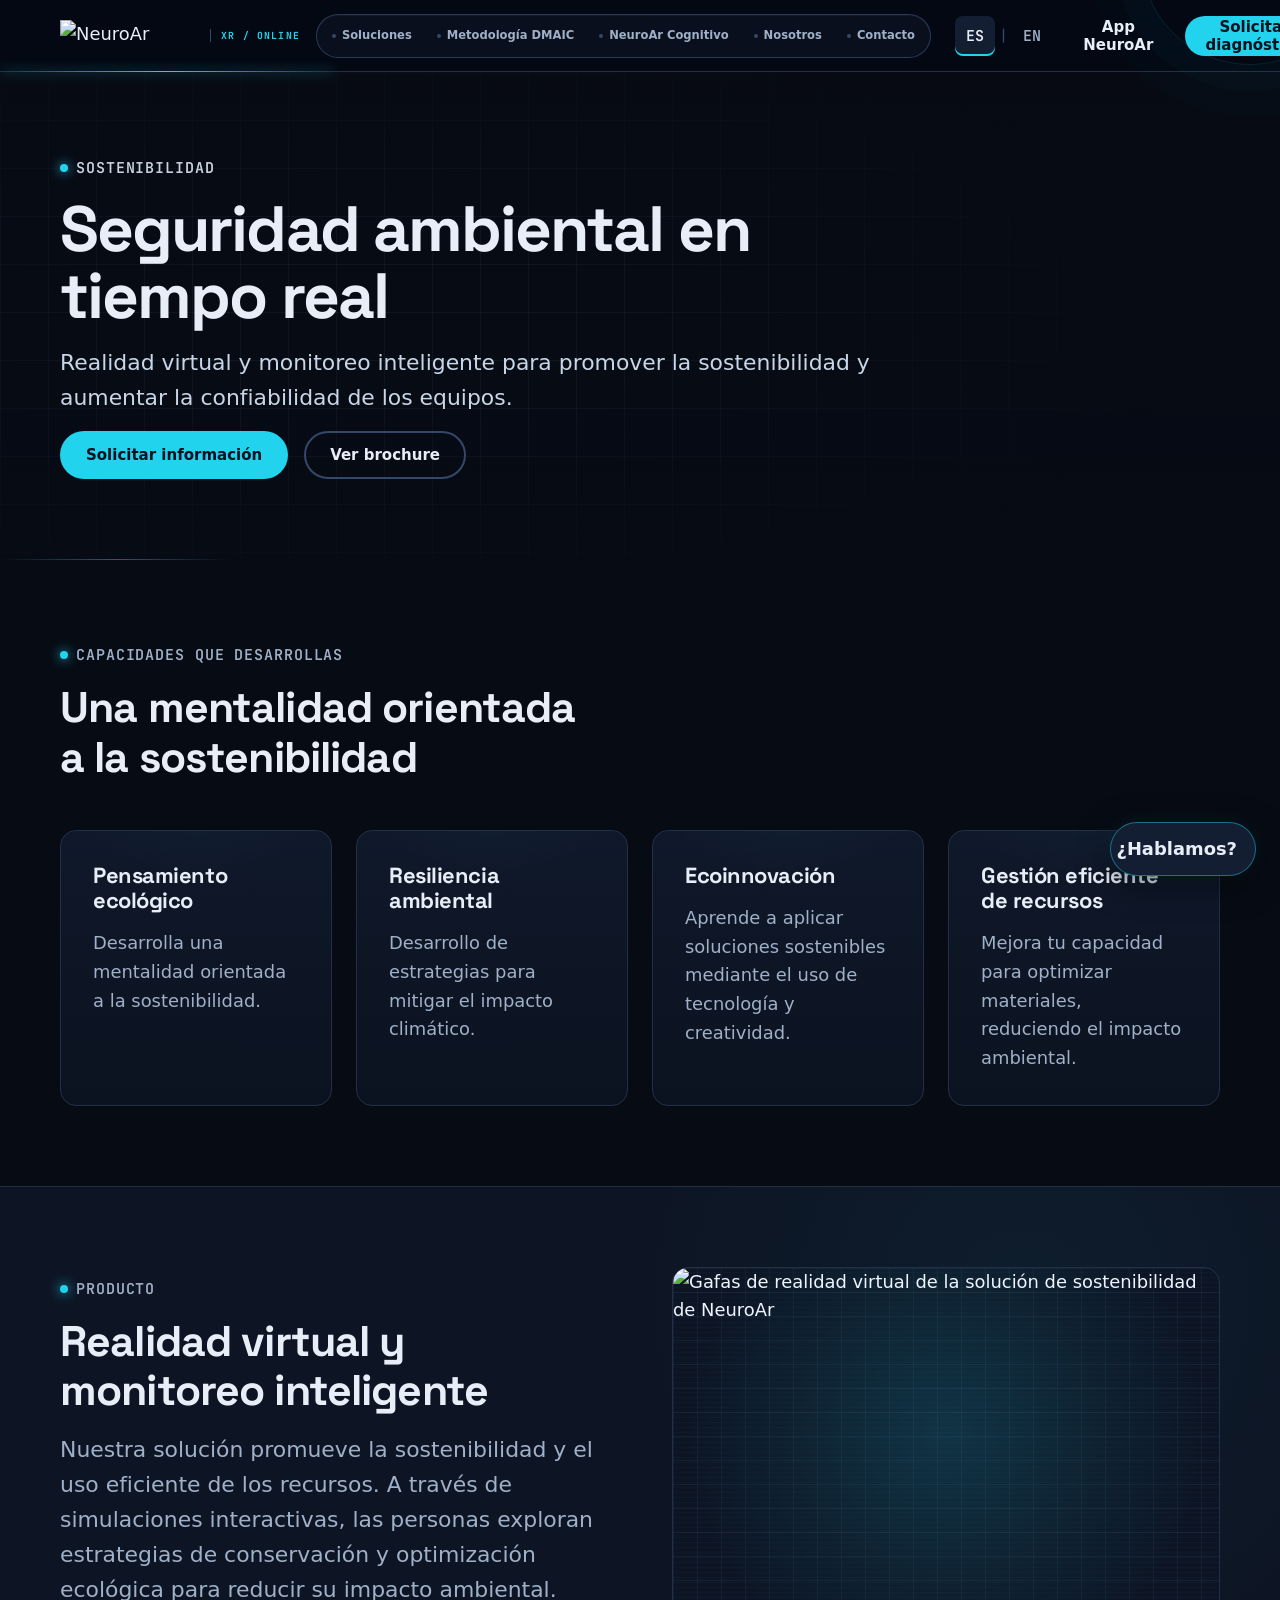
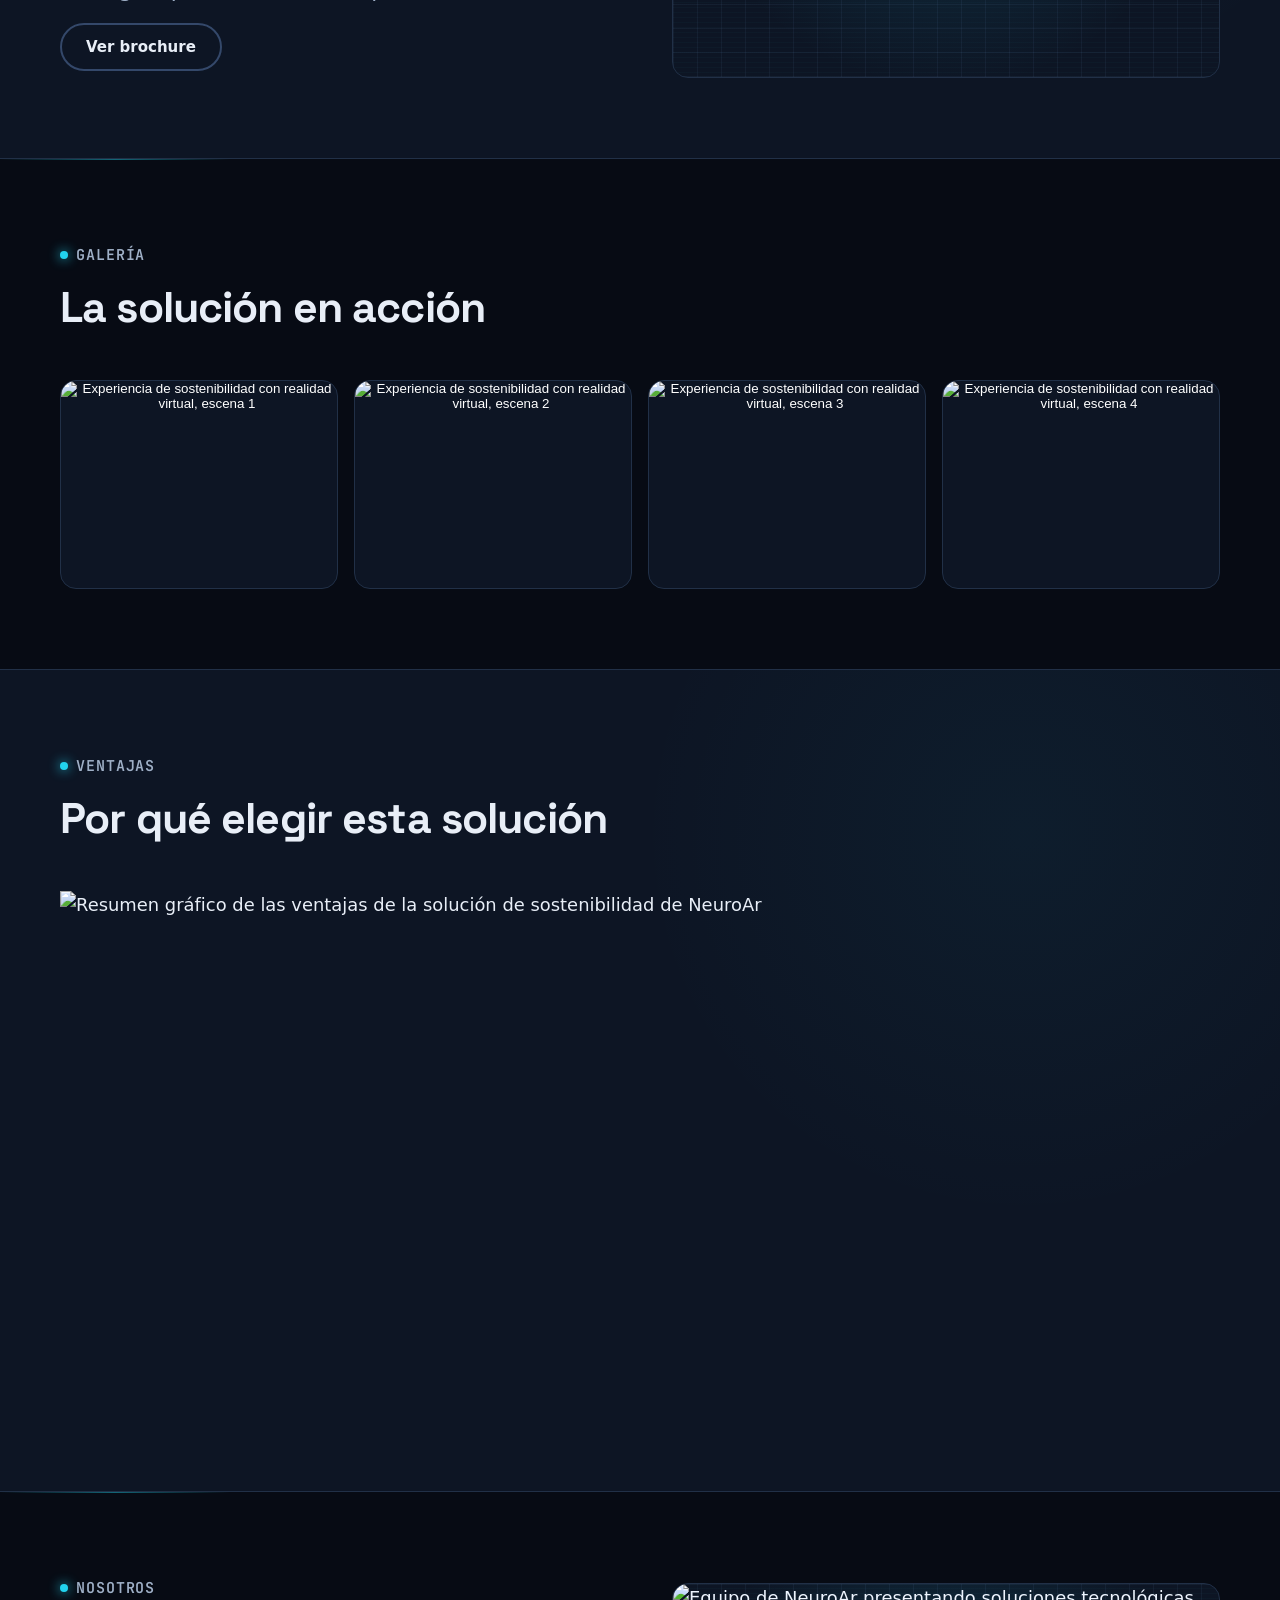
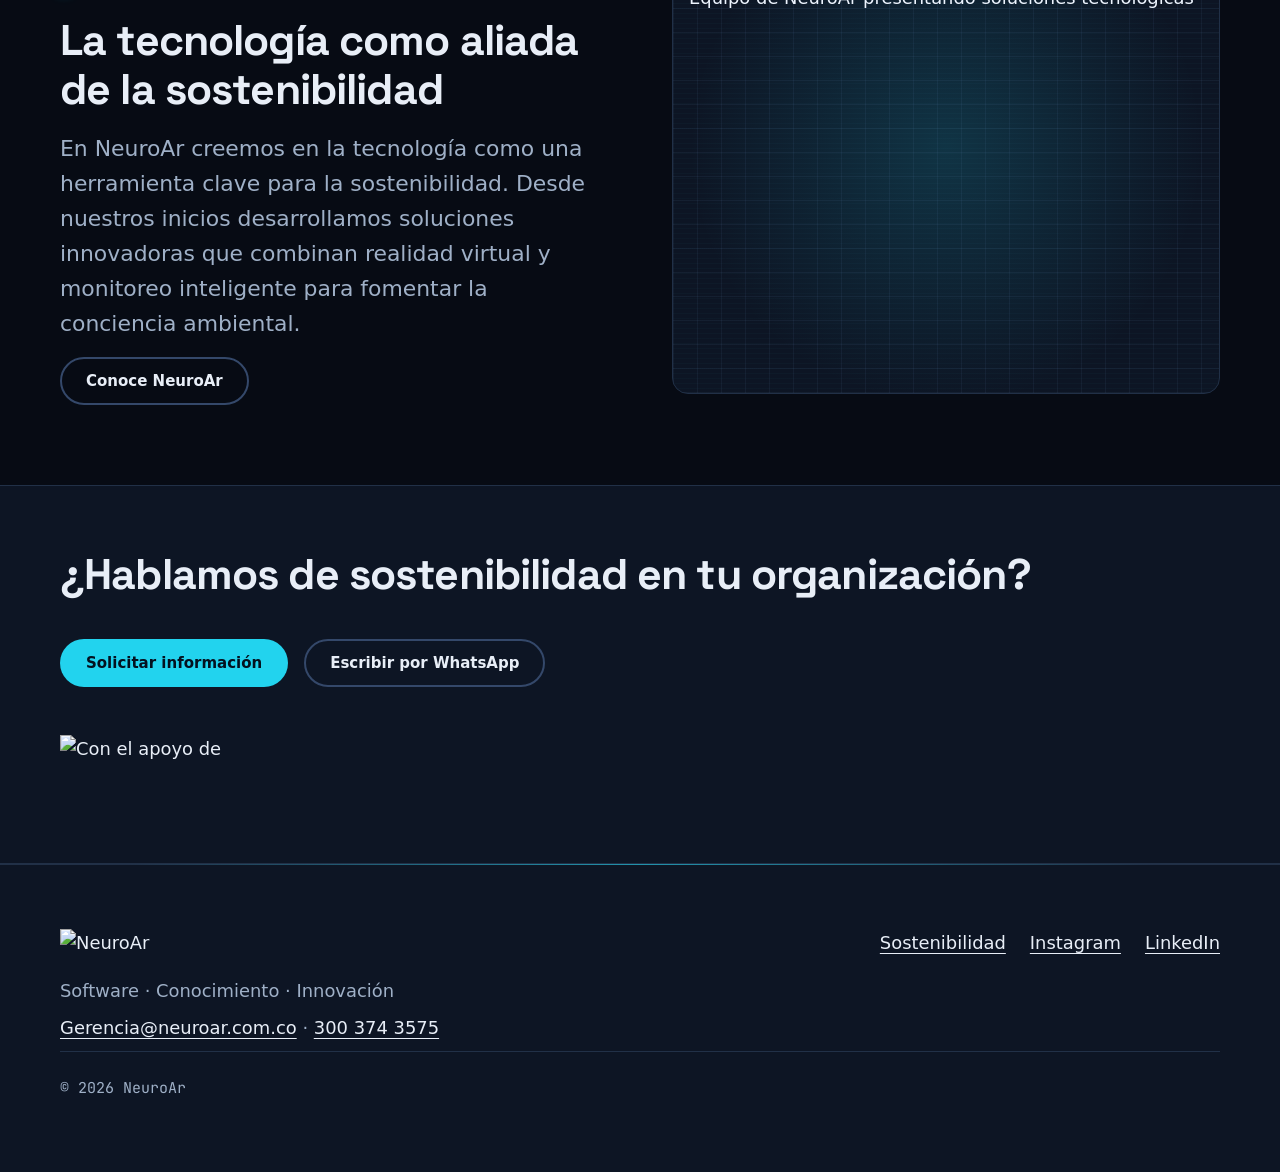
==== sostenibilidad.html @ 734c22b0 "feat: Pagina de ejemplo" ====
<!DOCTYPE html>
<html lang="es">
<head>
  <meta charset="utf-8">
  <meta name="viewport" content="width=device-width, initial-scale=1">
  <title>Sostenibilidad ambiental con realidad virtual | NeuroAr</title>
  <meta name="description" content="Solución de realidad virtual y monitoreo inteligente de NeuroAr para promover la sostenibilidad y el uso eficiente de los recursos.">
  <meta name="theme-color" content="#070b14">
  <link rel="canonical" href="https://neuroar.com.co/sostenibilidad">
  <link rel="icon" href="/favicon.ico">

  <meta property="og:type" content="website">
  <meta property="og:locale" content="es_CO">
  <meta property="og:site_name" content="NeuroAr">
  <meta property="og:title" content="Seguridad ambiental en tiempo real | NeuroAr">
  <meta property="og:description" content="Realidad virtual y monitoreo inteligente para la sostenibilidad ambiental.">
  <meta property="og:url" content="https://neuroar.com.co/sostenibilidad">
  <meta property="og:image" content="https://neuroar.com.co/neuroAR2/img/letra-neuroar.png">

  <link rel="preconnect" href="https://fonts.googleapis.com">
  <link rel="preconnect" href="https://fonts.gstatic.com" crossorigin>
  <link rel="stylesheet" href="https://fonts.googleapis.com/css2?family=JetBrains+Mono:wght@500;600;700&family=Space+Grotesk:wght@500;700&display=swap">
  <link rel="stylesheet" href="/styles.css">
  <script>document.documentElement.classList.add('js');</script>
</head>
<body>
  <a class="skip-link" href="#contenido">Saltar al contenido</a>

  <!-- HEADER GLOBAL (mismo que la portada; enlaces con ruta absoluta) -->
  <header class="site-header">
    <div class="container site-header__inner">
      <a class="brand" href="/" aria-label="NeuroAr, ir al inicio">
        <img src="/neuroAR2/img/logo-blanco-neuroar.png" alt="NeuroAr" width="140" height="32">
      </a>

      <button class="nav-toggle" id="nav-toggle" type="button" aria-expanded="false" aria-controls="site-nav">
        <span aria-hidden="true">☰</span> <span data-i18n="nav.menu">Menú</span>
      </button>

      <nav class="site-nav" id="site-nav" aria-label="Principal" data-open="false">
        <ul class="nav-list">
          <li><a href="/#soluciones" data-i18n="nav.solutions">Soluciones</a></li>
          <li><a href="/#dmaic" data-i18n="nav.dmaic">Metodología DMAIC</a></li>
          <li><a href="/#inmersivo" data-i18n="nav.cognitive">NeuroAr Cognitivo</a></li>
          <li><a href="/#nosotros" data-i18n="nav.about">Nosotros</a></li>
          <li><a href="/#contacto" data-i18n="nav.contact">Contacto</a></li>
        </ul>

        <div class="nav-actions">
          <div class="lang-switch" role="group" aria-label="Idioma / Language">
            <button type="button" data-lang="es" aria-pressed="true">ES</button>
            <span class="lang-switch__sep" aria-hidden="true">|</span>
            <button type="button" data-lang="en" aria-pressed="false">EN</button>
          </div>
          <a class="btn btn--outline btn--sm" href="https://app.neuroar.com.co/" data-i18n="nav.app">App NeuroAr</a>
          <a class="btn btn--primary btn--sm" href="/?servicio=sostenibilidad#contacto" data-i18n="cta.diagnosis">Solicitar diagnóstico</a>
        </div>
      </nav>
    </div>
  </header>

  <main id="contenido">

    <!-- HERO -->
    <section class="page-hero" aria-labelledby="sost-title">
      <div class="container">
        <p class="eyebrow" style="color:#c9d3df">Sostenibilidad</p>
        <h1 id="sost-title">Seguridad ambiental en tiempo real</h1>
        <p class="lead">Realidad virtual y monitoreo inteligente para promover la sostenibilidad y aumentar la confiabilidad de los equipos.</p>
        <div class="btn-row">
          <a class="btn btn--primary" href="/?servicio=sostenibilidad#contacto">Solicitar información</a>
          <a class="btn btn--outline" href="/neuroAR2/img/pdf/brochure-neuroar-verde-espanol.pdf">Ver brochure</a>
        </div>
      </div>
    </section>

    <!-- BENEFICIOS -->
    <section class="section" aria-labelledby="benef-title">
      <div class="container">
        <div class="section__head">
          <p class="eyebrow">Capacidades que desarrollas</p>
          <h2 id="benef-title">Una mentalidad orientada a la sostenibilidad</h2>
        </div>
        <ul class="cards cards--4" style="list-style:none;padding:0;margin:0">
          <li class="card"><h3>Pensamiento ecológico</h3><p>Desarrolla una mentalidad orientada a la sostenibilidad.</p></li>
          <li class="card"><h3>Resiliencia ambiental</h3><p>Desarrollo de estrategias para mitigar el impacto climático.</p></li>
          <li class="card"><h3>Ecoinnovación</h3><p>Aprende a aplicar soluciones sostenibles mediante el uso de tecnología y creatividad.</p></li>
          <li class="card"><h3>Gestión eficiente de recursos</h3><p>Mejora tu capacidad para optimizar materiales, reduciendo el impacto ambiental.</p></li>
        </ul>
      </div>
    </section>

    <!-- PRODUCTO -->
    <section class="section section--soft" id="producto" aria-labelledby="prod-title">
      <div class="container split">
        <div>
          <p class="eyebrow">Producto</p>
          <h2 id="prod-title">Realidad virtual y monitoreo inteligente</h2>
          <p class="lead">Nuestra solución promueve la sostenibilidad y el uso eficiente de los recursos. A través de simulaciones interactivas, las personas exploran estrategias de conservación y optimización ecológica para reducir su impacto ambiental.</p>
          <a class="btn btn--outline" href="/neuroAR2/img/pdf/brochure-neuroar-verde-espanol.pdf">Ver brochure</a>
        </div>
        <div class="visual">
          <picture>
            <source srcset="/neuroAR2/img/sostenibilidad/gafas-verdes-sostenibilidad.webp" type="image/webp">
            <img src="/neuroAR2/img/sostenibilidad/Gafas_verdes_sostenibilidad.jpg" alt="Gafas de realidad virtual de la solución de sostenibilidad de NeuroAr" width="640" height="480" loading="lazy" decoding="async">
          </picture>
        </div>
      </div>
    </section>

    <!-- GALERÍA (4 imágenes únicas, cada una con su alt propio) -->
    <section class="section" id="galeria" aria-labelledby="gal-title">
      <div class="container">
        <div class="section__head">
          <p class="eyebrow">Galería</p>
          <h2 id="gal-title">La solución en acción</h2>
        </div>
        <ul class="gallery">
          <li><button class="gallery__item" type="button" aria-label="Ampliar imagen 1 de la galería"><img src="/neuroAR2/img/sostenibilidad/carrusel-01.webp" alt="Experiencia de sostenibilidad con realidad virtual, escena 1" width="480" height="360" loading="lazy" decoding="async"></button></li>
          <li><button class="gallery__item" type="button" aria-label="Ampliar imagen 2 de la galería"><img src="/neuroAR2/img/sostenibilidad/carrusel-02.webp" alt="Experiencia de sostenibilidad con realidad virtual, escena 2" width="480" height="360" loading="lazy" decoding="async"></button></li>
          <li><button class="gallery__item" type="button" aria-label="Ampliar imagen 3 de la galería"><img src="/neuroAR2/img/sostenibilidad/carrusel-03.webp" alt="Experiencia de sostenibilidad con realidad virtual, escena 3" width="480" height="360" loading="lazy" decoding="async"></button></li>
          <li><button class="gallery__item" type="button" aria-label="Ampliar imagen 4 de la galería"><img src="/neuroAR2/img/sostenibilidad/carrusel-04.webp" alt="Experiencia de sostenibilidad con realidad virtual, escena 4" width="480" height="360" loading="lazy" decoding="async"></button></li>
        </ul>
      </div>

      <dialog class="lightbox" id="lightbox" aria-label="Imagen ampliada">
        <button class="lightbox__close" type="button" data-close aria-label="Cerrar imagen">×</button>
        <figure><img src="" alt=""></figure>
      </dialog>
    </section>

    <!-- VENTAJAS -->
    <section class="section section--soft" aria-labelledby="vent-title">
      <div class="container">
        <div class="section__head">
          <p class="eyebrow">Ventajas</p>
          <h2 id="vent-title">Por qué elegir esta solución</h2>
        </div>
        <img src="/neuroAR2/img/sostenibilidad/seccion-ventajas-verdes.webp" alt="Resumen gráfico de las ventajas de la solución de sostenibilidad de NeuroAr" width="1160" height="520" loading="lazy" decoding="async">
      </div>
    </section>

    <!-- NOSOTROS -->
    <section class="section" aria-labelledby="nos-title">
      <div class="container split">
        <div>
          <p class="eyebrow">Nosotros</p>
          <h2 id="nos-title">La tecnología como aliada de la sostenibilidad</h2>
          <p class="lead">En NeuroAr creemos en la tecnología como una herramienta clave para la sostenibilidad. Desde nuestros inicios desarrollamos soluciones innovadoras que combinan realidad virtual y monitoreo inteligente para fomentar la conciencia ambiental.</p>
          <a class="btn btn--outline" href="/#nosotros">Conoce NeuroAr</a>
        </div>
        <div class="visual">
          <img src="/neuroAR2/img/sostenibilidad/nosotros.webp" alt="Equipo de NeuroAr presentando soluciones tecnológicas" width="640" height="480" loading="lazy" decoding="async">
        </div>
      </div>
    </section>

    <!-- CTA FINAL + APOYO -->
    <section class="cta-band" aria-labelledby="cta-title">
      <div class="container">
        <h2 id="cta-title">¿Hablamos de sostenibilidad en tu organización?</h2>
        <div class="btn-row">
          <a class="btn btn--primary" href="/?servicio=sostenibilidad#contacto">Solicitar información</a>
          <a class="btn btn--outline" href="https://wa.me/573003743575" target="_blank" rel="noopener noreferrer">Escribir por WhatsApp</a>
        </div>
        <img src="/neuroAR2/img/apoyo-de.png" alt="Con el apoyo de" width="320" height="64" loading="lazy" style="margin-top:24px;max-height:64px;width:auto">
      </div>
    </section>
  </main>

  <!-- FOOTER UNIFICADO (idéntico al de la portada) -->
  <footer class="site-footer">
    <div class="container">
      <div class="site-footer__grid">
        <div class="site-footer__brand">
          <img src="/neuroAR2/img/logo-blanco-neuroar.png" alt="NeuroAr" width="140" height="32" loading="lazy">
          <p data-i18n="footer.tagline">Software · Conocimiento · Innovación</p>
          <p><a href="mailto:Gerencia@neuroar.com.co">Gerencia@neuroar.com.co</a> · <a href="https://wa.me/573003743575">300 374 3575</a></p>
        </div>
        <ul class="footer-links">
          <li><a href="/sostenibilidad" data-i18n="footer.sustainability">Sostenibilidad</a></li>
          <li><a href="https://www.instagram.com/neuroar_co/" target="_blank" rel="noopener noreferrer">Instagram</a></li>
          <li><a href="https://www.linkedin.com/in/neuroar-colombia-ab360a355" target="_blank" rel="noopener noreferrer">LinkedIn</a></li>
        </ul>
      </div>
      <p class="footer-copy">© 2026 NeuroAr</p>
    </div>
  </footer>

  <!-- WIDGET UNIFICADO -->
  <div class="chat-widget">
    <div class="chat-widget__panel" id="widget-panel" role="region" aria-label="Contacto rápido" tabindex="-1" hidden>
      <button class="chat-widget__close" id="widget-close" type="button" aria-label="Cerrar">×</button>
      <div class="chat-widget__top">
        <img src="/neuroAR2/img/asistente-neuroar.gif" alt="" width="64" height="64" loading="lazy">
        <p data-i18n="widget.hello">¡Hola! ¿En qué podemos ayudarte?</p>
      </div>
      <div class="chat-widget__actions">
        <a class="btn btn--primary" href="https://wa.me/573003743575?text=Hola%2C%20quiero%20informaci%C3%B3n%20sobre%20la%20soluci%C3%B3n%20de%20sostenibilidad%20de%20NeuroAr" target="_blank" rel="noopener noreferrer" data-i18n="widget.whatsapp">Escribir por WhatsApp</a>
        <a class="btn btn--outline" href="/?servicio=sostenibilidad#contacto" data-i18n="widget.form">Ir al formulario</a>
      </div>
    </div>
    <button class="chat-widget__toggle" id="widget-toggle" type="button" aria-expanded="false" aria-controls="widget-panel" data-i18n="widget.toggle">¿Hablamos?</button>
  </div>

  <script src="/main.js" defer></script>
</body>
</html>
---- styles.css ----
/* ==========================================================================
   NeuroAr — styles.css  ·  tema tecnológico oscuro (mobile-first)
   Orden: 1 Tokens · 2 Base · 3 Utilidades · 4 Botones · 5 Header/Nav
          6 Hero y pilares · 7 Secciones · 8 Tabs · 9 DMAIC · 10 Referencias
          11 Nosotros · 12 Contacto/Formulario · 13 Footer · 14 Widget
          15 Sostenibilidad · 16 Movimiento (reveal, spotlight, animaciones)
   Regla de color: UN solo acento (cian). Sólido solo en CTAs de conversión;
   en el resto aparece como brillo tenue (líneas, glows, indicadores).
   ========================================================================== */

/* 1. TOKENS --------------------------------------------------------------- */
:root {
  color-scheme: dark;

  /* Superficies (de más profunda a más elevada) */
  --bg: #070b14;
  --surface: #0d1524;
  --surface-2: #131e33;
  --line: #213047;          /* bordes decorativos */
  --line-strong: #34486a;   /* bordes de hover/activo */
  --field: #5d7396;         /* borde de campos: 3.8:1 sobre --surface (WCAG 1.4.11) */

  /* Texto */
  --ink: #e8eef7;           /* 16.9:1 sobre --bg */
  --ink-2: #9fb0c7;         /* 8.9:1 sobre --bg · 7.5:1 sobre --surface-2 */

  /* Acento único */
  --accent: #22d3ee;        /* botón primario: texto --on-accent 10.5:1 sobre él */
  --accent-hover: #67e8f9;
  --on-accent: #04111f;
  --accent-glow: rgba(34, 211, 238, 0.16);
  --accent-line: rgba(34, 211, 238, 0.45);

  --danger: #ff8a80;
  --grid: rgba(120, 160, 220, 0.07);

  /* Espaciado en múltiplos de 8px */
  --s-1: 8px;  --s-2: 16px; --s-3: 24px; --s-4: 32px;
  --s-5: 40px; --s-6: 48px; --s-8: 64px; --s-10: 80px; --s-12: 96px;

  /* Escala tipográfica fluida */
  --fs-sm: clamp(0.875rem, 0.85rem + 0.12vw, 0.9375rem);
  --fs-base: clamp(1rem, 0.96rem + 0.2vw, 1.125rem);
  --fs-lg: clamp(1.125rem, 1.05rem + 0.4vw, 1.375rem);
  --fs-h3: clamp(1.25rem, 1.1rem + 0.7vw, 1.625rem);
  --fs-h2: clamp(1.75rem, 1.4rem + 1.6vw, 2.75rem);
  --fs-h1: clamp(2.25rem, 1.6rem + 3.2vw, 4rem);

  --font: system-ui, -apple-system, "Segoe UI", Roboto, "Helvetica Neue", Arial, sans-serif;
  --font-display: "Space Grotesk", var(--font);
  --font-mono: "JetBrains Mono", ui-monospace, "SF Mono", Menlo, Consolas, monospace;

  --header-h: 72px;
  --radius: 16px;
  --maxw: 1160px;
}

/* 2. BASE ----------------------------------------------------------------- */
*, *::before, *::after { box-sizing: border-box; }

html { scroll-behavior: smooth; -webkit-text-size-adjust: 100%; background: var(--bg); }

@media (prefers-reduced-motion: reduce) {
  html { scroll-behavior: auto; }
  *, *::before, *::after { transition: none !important; animation: none !important; }
}

body {
  margin: 0;
  font-family: var(--font);
  font-size: var(--fs-base);
  line-height: 1.6;
  color: var(--ink);
  background: var(--bg);
}

img { display: block; max-width: 100%; height: auto; }
a { color: inherit; }
h1, h2, h3, h4 { margin: 0 0 var(--s-2); font-family: var(--font-display); line-height: 1.15; letter-spacing: -0.02em; }
h2 { font-size: var(--fs-h2); }
h3 { font-size: var(--fs-h3); }
p { margin: 0 0 var(--s-2); }

:focus-visible { outline: 3px solid var(--accent); outline-offset: 3px; border-radius: 4px; }
::selection { background: var(--accent); color: var(--on-accent); }

/* Todo destino de ancla compensa la altura del header pegajoso */
[id] { scroll-margin-top: calc(var(--header-h) + var(--s-2)); }

/* 3. UTILIDADES ----------------------------------------------------------- */
.container { width: min(100% - 48px, var(--maxw)); margin-inline: auto; }

.visually-hidden {
  position: absolute; width: 1px; height: 1px; margin: -1px; padding: 0;
  overflow: hidden; clip: rect(0 0 0 0); white-space: nowrap; border: 0;
}

.skip-link {
  position: absolute; left: var(--s-2); top: -100px; z-index: 300;
  background: var(--accent); color: var(--on-accent); padding: var(--s-1) var(--s-2); border-radius: 8px; font-weight: 600;
}
.skip-link:focus { top: var(--s-1); }
.read-progress { position: fixed; z-index: 200; top: 0; left: 0; right: 0; height: 2px; pointer-events: none; }
.read-progress span { display: block; width: 100%; height: 100%; transform: scaleX(0); transform-origin: left; background: linear-gradient(90deg, #22d3ee, #67e8f9, #22d3ee); box-shadow: 0 0 14px var(--accent); }

/* Etiqueta técnica (estilo consola) */
.eyebrow {
  display: inline-flex; align-items: center; gap: var(--s-1);
  margin: 0 0 var(--s-2);
  font-family: var(--font-mono); font-size: var(--fs-sm); font-weight: 600;
  letter-spacing: 0.06em; text-transform: uppercase; color: var(--ink-2);
}
.eyebrow::before {
  content: ""; flex: none; width: 8px; height: 8px; border-radius: 50%;
  background: var(--accent); box-shadow: 0 0 12px var(--accent);
}

.lead { font-size: var(--fs-lg); color: var(--ink-2); max-width: 60ch; }
.note { font-size: var(--fs-sm); color: var(--ink-2); margin-top: var(--s-3); max-width: 70ch; }

/* Superficie de vidrio reutilizable */
.glass {
  background: linear-gradient(180deg, rgba(19, 30, 51, 0.72), rgba(13, 21, 36, 0.72));
  border: 1px solid var(--line);
  border-radius: var(--radius);
  backdrop-filter: blur(10px);
}

/* 4. BOTONES -------------------------------------------------------------- */
/* Primario sólido = conversión. Outline = exploración. Máx. 2 por bloque.   */
.btn {
  display: inline-flex; align-items: center; justify-content: center; gap: var(--s-1);
  min-height: 48px; padding: 0 var(--s-3);
  border: 2px solid transparent; border-radius: 999px;
  font: inherit; font-size: var(--fs-sm); font-weight: 600; line-height: 1.2;
  text-decoration: none; text-align: center; cursor: pointer;
  transition: background-color 0.2s, color 0.2s, border-color 0.2s, box-shadow 0.2s, transform 0.2s;
}
.btn--primary { background: var(--accent); color: var(--on-accent); box-shadow: 0 0 0 0 var(--accent-glow); }
.btn--primary:hover { background: var(--accent-hover); box-shadow: 0 0 28px 2px var(--accent-glow); transform: translateY(-1px); }
.btn--outline { background: transparent; color: var(--ink); border-color: var(--line-strong); }
.btn--outline:hover { background: rgba(232, 238, 247, 0.08); border-color: var(--ink); }
.btn--sm { min-height: 40px; padding: 0 var(--s-2); }
.btn[disabled] { opacity: 0.6; cursor: progress; }
.btn-row { display: flex; flex-wrap: wrap; gap: var(--s-2); }

/* 5. HEADER Y NAVEGACIÓN -------------------------------------------------- */
.site-header {
  position: sticky; top: 0; z-index: 100; height: var(--header-h);
  background: rgba(4, 8, 18, 0.78); backdrop-filter: blur(18px) saturate(150%);
  border-bottom: 1px solid var(--line);
}
.site-header::after { content: ""; position: absolute; bottom: -1px; left: 0; width: 26%; height: 1px; background: linear-gradient(90deg, transparent, var(--accent), transparent); box-shadow: 0 0 12px var(--accent); }
.site-header__inner {
  height: 100%; display: flex; align-items: center; justify-content: space-between; gap: var(--s-2);
}
.site-header__inner::before { content: ""; position: absolute; width: 220px; height: 220px; right: -80px; top: -155px; border: 1px solid rgba(34,211,238,.14); border-radius: 50%; box-shadow: 0 0 0 26px rgba(34,211,238,.018), 0 0 0 52px rgba(34,211,238,.012); pointer-events: none; }
.brand { display: inline-flex; align-items: center; gap: 10px; text-decoration: none; }
.brand img { height: 32px; width: auto; }
.brand::after { content: "XR / ONLINE"; color: var(--accent); font: 700 .61rem var(--font-mono); letter-spacing: .12em; white-space: nowrap; border-left: 1px solid var(--line-strong); padding-left: 10px; }

.nav-toggle {
  min-width: 48px; min-height: 48px; padding: 0 var(--s-2);
  display: inline-flex; align-items: center; gap: var(--s-1);
  background: linear-gradient(135deg, rgba(19,30,51,.95), rgba(7,11,20,.95)); color: var(--ink);
  border: 1px solid var(--accent-line); border-radius: 999px;
  font: inherit; font-size: var(--fs-sm); font-weight: 600; cursor: pointer;
  box-shadow: inset 0 1px 0 rgba(255,255,255,.05), 0 0 18px -8px var(--accent);
}
.nav-toggle span:first-child { color: var(--accent); font-size: 1.15rem; }
.nav-toggle span:first-child { transition: transform .25s ease; }
.nav-toggle.is-open span:first-child { transform: rotate(90deg); }

/* Móvil: panel desplegable */
.site-nav {
  display: none; position: absolute; top: var(--header-h); left: 0; right: 0;
  flex-direction: column; gap: var(--s-3); padding: var(--s-3);
  background: linear-gradient(150deg, rgba(13,28,48,.98), rgba(4,8,18,.98)); border-bottom: 1px solid var(--accent-line);
  max-height: calc(100vh - var(--header-h)); overflow-y: auto;
  box-shadow: 0 28px 60px rgba(0,0,0,.48);
}
.site-nav[data-open="true"] { display: flex; }

.nav-system { display: flex; align-items: center; gap: 10px; padding-bottom: var(--s-2); border-bottom: 1px solid var(--line); }
.nav-system__ring { display: grid; place-items: center; width: 38px; height: 38px; color: var(--accent); border: 1px solid var(--accent-line); border-radius: 50%; font: 700 .82rem var(--font-mono); box-shadow: inset 0 0 14px rgba(34,211,238,.14); }
.nav-system b, .nav-system small { display: block; }
.nav-system b { color: var(--ink); font: 700 .68rem var(--font-mono); letter-spacing: .11em; }
.nav-system small { margin-top: 2px; color: var(--ink-2); font: 500 .63rem var(--font-mono); letter-spacing: .05em; }
.nav-system i { width: 7px; height: 7px; margin-left: auto; border-radius: 50%; background: #5eead4; box-shadow: 0 0 11px #5eead4; animation: hudblink 1.5s ease-in-out infinite; }

.nav-list { list-style: none; margin: 0; padding: 0; display: flex; flex-direction: column; gap: var(--s-1); }
.nav-list a {
  display: flex; align-items: center; min-height: 48px; padding: var(--s-1) var(--s-2); font-weight: 600; text-decoration: none; color: var(--ink-2);
  border: 1px solid transparent; border-radius: 10px; transition: color 0.2s, border-color 0.2s, background-color .2s, transform .2s;
}
.nav-list a::before { content: ""; width: 6px; height: 6px; margin-right: 10px; border-radius: 50%; background: var(--line-strong); transition: background-color .2s, box-shadow .2s; }
.nav-list a:hover { color: var(--ink); border-color: var(--line-strong); background: rgba(255,255,255,.035); transform: translateX(3px); }
.nav-list a:hover::before, .nav-list a[aria-current="true"]::before { background: var(--accent); box-shadow: 0 0 10px var(--accent); }
.nav-list a[aria-current="true"] { color: var(--ink); border-color: var(--accent-line); background: rgba(34,211,238,.07); }

.nav-actions { display: flex; flex-direction: column; align-items: stretch; gap: var(--s-2); }
.nav-actions .btn { position: relative; overflow: hidden; }
.nav-actions .btn--primary::after { content: ""; position: absolute; inset: 0 auto 0 -45%; width: 28%; transform: skewX(-22deg); background: rgba(255,255,255,.38); transition: left .45s ease; }
.nav-actions .btn--primary:hover::after { left: 120%; }

/* Selector de idioma ES | EN */
.lang-switch { display: inline-flex; align-items: center; gap: 4px; font-family: var(--font-mono); font-size: var(--fs-sm); }
.lang-switch button {
  min-width: 40px; min-height: 40px; padding: 0 var(--s-1);
  background: none; border: 0; border-radius: 8px;
  font: inherit; font-weight: 600; color: var(--ink-2); cursor: pointer;
}
.lang-switch button[aria-pressed="true"] {
  color: var(--ink); background: var(--surface-2); box-shadow: inset 0 -2px 0 var(--accent);
}
.lang-switch__sep { color: var(--line-strong); user-select: none; }

/* Escritorio: navegación en línea */
@media (min-width: 1024px) {
  .nav-toggle { display: none; }
  .site-nav {
    display: flex; position: static; flex: 1; flex-direction: row; align-items: center;
    justify-content: flex-end; gap: var(--s-3); padding: 0;
    background: none; border: 0; box-shadow: none; max-height: none; overflow: visible;
  }
  .nav-system { display: none; }
  .nav-list { flex-direction: row; gap: 3px; padding: 4px; border: 1px solid rgba(52,72,106,.75); border-radius: 999px; background: rgba(13,21,36,.64); box-shadow: inset 0 1px 0 rgba(255,255,255,.035); }
  .nav-list a { position: relative; min-height: 34px; padding: 0 10px; border: 1px solid transparent; border-radius: 999px; font-size: .72rem; white-space: nowrap; }
  .nav-list a::before { width: 4px; height: 4px; margin-right: 6px; }
  .nav-list a:hover { transform: none; }
  .nav-list a[aria-current="true"] { box-shadow: 0 0 16px -8px var(--accent); }
  .nav-actions { flex-direction: row; align-items: center; gap: var(--s-2); }
  .nav-actions .btn--outline { border-color: transparent; }
}

/* 6. HERO Y PILARES ------------------------------------------------------- */
.hero {
  position: relative; overflow: hidden; isolation: isolate;
  padding-block: var(--s-10) var(--s-8);
  background: var(--bg);
}
.hero__canvas { position: absolute; z-index: 0; inset: 0; width: 100%; height: 100%; pointer-events: none; opacity: .9; }
/* Rejilla técnica con desvanecido */
.hero::before {
  content: ""; position: absolute; inset: 0; z-index: -2;
  background-image:
    linear-gradient(var(--grid) 1px, transparent 1px),
    linear-gradient(90deg, var(--grid) 1px, transparent 1px);
  background-size: 48px 48px;
  -webkit-mask-image: radial-gradient(ellipse 80% 70% at 50% 35%, #000 25%, transparent 78%);
          mask-image: radial-gradient(ellipse 80% 70% at 50% 35%, #000 25%, transparent 78%);
}
/* Resplandores ambientales */
.hero::after {
  content: ""; position: absolute; inset: 0; z-index: -1;
  background:
    radial-gradient(560px circle at 82% 18%, var(--accent-glow), transparent 65%),
    radial-gradient(520px circle at 8% 92%, rgba(29, 78, 216, 0.16), transparent 65%);
}

.hero__grid { position: relative; z-index: 1; display: grid; gap: var(--s-6); align-items: center; }
.hero h1 {
  font-size: var(--fs-h1); line-height: 1.04; letter-spacing: -0.03em; max-width: 18ch;
  color: var(--ink);
  background: linear-gradient(120deg, #ffffff 0%, var(--ink) 50%, #8be9fb 100%);
  -webkit-background-clip: text; background-clip: text; -webkit-text-fill-color: transparent;
}
.hero .lead { margin-bottom: var(--s-4); }
.hero__signals { display: flex; flex-wrap: wrap; gap: 10px; margin-top: var(--s-4); }
.hero__signals a {
  display: inline-flex; align-items: center; gap: 7px; padding: 8px 12px;
  color: var(--ink-2); border: 1px solid var(--line); border-radius: 999px;
  background: rgba(13, 21, 36, 0.44); font: 600 var(--fs-sm) var(--font-mono); text-decoration: none;
  transition: color .2s, border-color .2s, background-color .2s, transform .2s;
}
.hero__signals a:hover { color: var(--ink); border-color: var(--accent-line); background: var(--surface-2); transform: translateY(-2px); }
.hero__signals span { color: var(--accent); }
.hero__metrics { display: flex; flex-wrap: wrap; gap: 18px; margin: var(--s-4) 0 0; padding: var(--s-2) 0 0; border-top: 1px solid rgba(52,72,106,.68); }
.hero__metrics div { min-width: 100px; }
.hero__metrics dt { color: var(--accent); font: 700 .7rem var(--font-mono); letter-spacing: .12em; }
.hero__metrics dd { margin: 3px 0 0; color: var(--ink-2); font-size: .72rem; }

.hero__visual { position: relative; max-width: 420px; width: 100%; margin-inline: auto; padding: 30px 12px; transform: perspective(1000px) rotateX(var(--rx, 0deg)) rotateY(var(--ry, 0deg)); transition: transform .35s ease-out; will-change: transform; }
.hero__visual svg { width: 100%; height: auto; overflow: visible; filter: drop-shadow(0 18px 26px rgba(0,0,0,.35)); }
.hero__visual::before, .hero__visual::after { content: ""; position: absolute; pointer-events: none; }
.hero__visual::before { inset: 9% 3%; border: 1px solid rgba(34, 211, 238, .22); border-radius: 50%; box-shadow: inset 0 0 45px rgba(34, 211, 238, .04), 0 0 35px rgba(34, 211, 238, .05); background: radial-gradient(circle at var(--px, 50%) var(--py, 50%), rgba(34,211,238,.14), transparent 44%); }
.hero__visual::after { inset: 18% -5%; border-block: 1px dashed rgba(34, 211, 238, .22); transform: rotate(-10deg); }
.hero__orb { position: absolute; z-index: -1; display: block; border-radius: 50%; border: 1px solid rgba(34,211,238,.45); box-shadow: inset 0 0 24px rgba(34,211,238,.12), 0 0 24px rgba(34,211,238,.08); }
.hero__orb--one { width: 74px; height: 74px; top: 9%; left: 6%; animation: orbitFloat 7s ease-in-out infinite; }
.hero__orb--two { width: 38px; height: 38px; bottom: 13%; right: 1%; border-color: rgba(103,232,249,.6); animation: orbitFloat 5.5s ease-in-out -2s infinite; }
.hero__hud { position: absolute; z-index: 2; display: flex; align-items: center; gap: 8px; color: #9feefa; font: 600 .63rem var(--font-mono); letter-spacing: .1em; }
.hero__hud--top { top: 0; right: 4%; }
.hero__hud--bottom { bottom: 2px; left: 3%; }
.hero__hud b { font-weight: 600; color: var(--ink-2); }
.hero__hud i { display: block; width: 6px; height: 6px; background: #5eead4; border-radius: 50%; box-shadow: 0 0 10px #5eead4; }

/* Panel de exploración: una interfaz de misión que conecta el hero con soluciones. */
.experience-deck { position: relative; overflow: hidden; padding-block: var(--s-4) var(--s-8); background: var(--bg); }
.experience-deck::before { content: ""; position: absolute; inset: 0; background: linear-gradient(90deg, transparent 49.9%, var(--grid) 50%, transparent 50.1%) 0 0 / 54px 54px, linear-gradient(var(--grid) 1px, transparent 1px) 0 0 / 54px 54px; -webkit-mask-image: linear-gradient(90deg, transparent, #000 20%, #000 80%, transparent); mask-image: linear-gradient(90deg, transparent, #000 20%, #000 80%, transparent); opacity: .8; }
.experience-deck__grid { position: relative; display: grid; gap: var(--s-4); align-items: stretch; }
.experience-deck__intro { padding: var(--s-4); border: 1px solid var(--line); border-radius: var(--radius); background: linear-gradient(135deg, rgba(19,30,51,.9), rgba(7,11,20,.6)); }
.experience-deck__intro h2 { max-width: 13ch; font-size: clamp(1.5rem, 1.2rem + 1.4vw, 2.25rem); }
.experience-deck__intro p:not(.eyebrow) { max-width: 52ch; color: var(--ink-2); }
.experience-deck__telemetry { display: flex; flex-wrap: wrap; align-items: center; gap: var(--s-2); margin-top: var(--s-3); padding-top: var(--s-2); border-top: 1px dashed var(--line-strong); color: var(--ink-2); font: 600 .7rem var(--font-mono); letter-spacing: .06em; }
.experience-deck__telemetry span:first-child { display: inline-flex; align-items: center; gap: 7px; color: var(--accent); }
.experience-deck__telemetry i { width: 7px; height: 7px; border-radius: 50%; background: #5eead4; box-shadow: 0 0 10px #5eead4; }
.experience-deck__console { position: relative; display: grid; gap: 8px; min-height: 310px; padding: 14px; overflow: hidden; border: 1px solid rgba(34,211,238,.35); border-radius: var(--radius); background: linear-gradient(125deg, #101f37, #09101d 70%); box-shadow: 0 28px 60px -40px rgba(34,211,238,.55), inset 0 1px 0 rgba(255,255,255,.06); }
.experience-deck__console::before { content: ""; position: absolute; inset: 0; pointer-events: none; background: linear-gradient(115deg, transparent 0 45%, rgba(34,211,238,.05) 50%, transparent 55%), repeating-linear-gradient(0deg, transparent 0 4px, rgba(34,211,238,.03) 4px 5px); }
.console__header { position: relative; z-index: 1; display: flex; justify-content: space-between; padding: 2px 2px 9px; color: var(--ink-2); border-bottom: 1px solid var(--line); font: 700 .65rem var(--font-mono); letter-spacing: .1em; }
.console__header span:last-child { color: #5eead4; }
.console-card { position: relative; z-index: 1; display: grid; grid-template-columns: 28px 38px 1fr 20px; align-items: center; gap: 9px; width: 100%; padding: 10px; color: var(--ink-2); background: rgba(5,12,23,.44); border: 1px solid transparent; border-radius: 10px; font: inherit; text-align: left; text-decoration: none; cursor: pointer; transition: transform .2s, background-color .2s, border-color .2s; }
.console-card:hover, .console-card--active { color: var(--ink); border-color: var(--accent-line); background: rgba(34,211,238,.09); transform: translateX(4px); }
.console-card b { color: var(--accent); font: 600 .68rem var(--font-mono); }
.console-card__icon { display: grid; place-items: center; width: 32px; height: 32px; color: var(--accent); border: 1px solid var(--accent-line); border-radius: 50%; font-weight: 700; }
.console-card strong, .console-card small { display: block; }
.console-card strong { font: 700 .87rem var(--font-display); }
.console-card small { margin-top: 2px; color: var(--ink-2); font-size: .72rem; }
.console-card em { color: var(--accent); font-style: normal; font-size: 1.1rem; }
.console__radar { position: absolute; z-index: 0; right: -40px; bottom: -60px; width: 190px; aspect-ratio: 1; border: 1px solid rgba(34,211,238,.22); border-radius: 50%; opacity: .65; }
.console__radar::before, .console__radar::after { content: ""; position: absolute; inset: 18%; border: 1px solid rgba(34,211,238,.18); border-radius: inherit; }
.console__radar::after { inset: 36%; }
.console__radar span { position: absolute; top: 50%; left: 50%; width: 50%; height: 1px; transform-origin: left; background: linear-gradient(90deg, var(--accent-line), transparent); animation: radar 4s linear infinite; }
.console__radar i { position: absolute; width: 4px; height: 4px; border-radius: 50%; background: var(--accent); box-shadow: 0 0 9px var(--accent); }
.console__radar i:nth-of-type(1) { top: 38%; left: 68%; }.console__radar i:nth-of-type(2) { top: 70%; left: 45%; }.console__radar i:nth-of-type(3) { top: 23%; left: 42%; }
@media (min-width: 840px) { .experience-deck__grid { grid-template-columns: .9fr 1.1fr; }.experience-deck__intro { padding: var(--s-5); }.experience-deck__console { min-height: 330px; } }

@media (min-width: 960px) {
  .hero { padding-block: var(--s-12) var(--s-10); }
  .hero__grid { grid-template-columns: 1.1fr 0.9fr; gap: var(--s-8); }
  .hero__visual { max-width: 480px; margin-inline: 0 0; justify-self: end; }
}

/* Red de capacidades (SVG decorativo del hero) */
.net__ring { fill: none; stroke: var(--line-strong); stroke-width: 1; stroke-dasharray: 2 8; transform-origin: 240px 210px; }
.net__link { stroke: var(--accent-line); stroke-width: 1.5; stroke-dasharray: 4 7; }
.net__node { fill: var(--surface-2); stroke: var(--accent-line); stroke-width: 1.5; }
.net__halo { fill: var(--accent); opacity: 0.18; transform-box: fill-box; transform-origin: center; }
.net__core { fill: var(--accent); }
.net__core-text { fill: var(--on-accent); font-family: var(--font-display); font-weight: 700; font-size: 13px; text-anchor: middle; }
.net__label { fill: var(--ink-2); font-family: var(--font-mono); font-size: 12px; font-weight: 600; letter-spacing: 0.04em; text-anchor: middle; }

.pillars { list-style: none; margin: 0; padding: 0; display: grid; gap: var(--s-3); }
.pillar {
  position: relative; padding: var(--s-4);
  background: linear-gradient(180deg, rgba(19, 30, 51, 0.72), rgba(13, 21, 36, 0.72));
  border: 1px solid var(--line); border-radius: var(--radius);
  transition: border-color 0.25s, transform 0.25s, background-color .25s;
}
.pillar::before { content: ""; position: absolute; top: 0; left: var(--s-4); width: 34px; height: 2px; background: var(--accent); box-shadow: 0 0 14px var(--accent); }
.pillar:hover { border-color: var(--accent-line); transform: translateY(-5px); background: linear-gradient(140deg, rgba(20, 43, 67, .9), rgba(13, 21, 36, .78)); }
.pillar__num { display: block; margin-bottom: var(--s-2); font-family: var(--font-mono); font-weight: 600; color: var(--accent); letter-spacing: 0.08em; }
.pillar h3 { font-size: var(--fs-lg); }
.pillar p { margin: 0; color: var(--ink-2); }

@media (min-width: 768px) {
  .pillars { grid-template-columns: repeat(3, 1fr); }
}

/* 7. SECCIONES ------------------------------------------------------------ */
.section { position: relative; padding-block: var(--s-10); }
.section:not(.section--soft)::before { content: ""; position: absolute; top: 0; left: 0; width: min(18vw, 240px); height: 1px; background: linear-gradient(90deg, transparent, var(--accent-line), transparent); }
.section--soft { background: var(--surface); border-block: 1px solid var(--line); }
.section--soft::after { content: ""; position: absolute; inset: 0; pointer-events: none; background: radial-gradient(600px circle at 80% 20%, rgba(34, 211, 238, .045), transparent 65%); }
.section--soft > .container { position: relative; z-index: 1; }
.section__head { max-width: 720px; margin-bottom: var(--s-6); }
.section__head h2 { text-wrap: balance; }
.section__head p:last-child { margin-bottom: 0; }

.checklist { list-style: none; margin: 0 0 var(--s-3); padding: 0; display: grid; gap: var(--s-1); }
.checklist li { position: relative; padding-left: var(--s-4); color: var(--ink); }
.checklist li::before {
  content: ""; position: absolute; left: 0; top: 0.8em; width: 16px; height: 2px;
  background: var(--accent); box-shadow: 0 0 8px var(--accent);
}

/* Contenedor visual: lienzo con rejilla */
.visual {
  position: relative; display: grid; place-items: center; overflow: hidden;
  aspect-ratio: 4 / 3; border: 1px solid var(--line); border-radius: var(--radius);
  background:
    linear-gradient(var(--grid) 1px, transparent 1px) 0 0 / 24px 24px,
    linear-gradient(90deg, var(--grid) 1px, transparent 1px) 0 0 / 24px 24px,
    radial-gradient(circle at 50% 40%, var(--accent-glow), transparent 70%),
    var(--surface);
}
.visual::after { content: ""; position: absolute; inset: 0; pointer-events: none; background: repeating-linear-gradient(0deg, transparent 0 4px, rgba(34, 211, 238, .025) 4px 5px); mix-blend-mode: screen; }
.visual img { width: 100%; height: 100%; object-fit: cover; filter: saturate(1.08) contrast(1.05); }
.visual svg { width: 60%; height: auto; color: var(--accent); filter: drop-shadow(0 0 14px var(--accent-glow)); }

.split { display: grid; gap: var(--s-6); align-items: center; }
@media (min-width: 900px) { .split { grid-template-columns: 1fr 1fr; gap: var(--s-8); } }

/* Entorno inmersivo: una escena más profunda para la propuesta de VR. */
#inmersivo { overflow: hidden; background: linear-gradient(120deg, #0a1324, var(--surface) 48%, #09101d); }
#inmersivo::before { width: 50%; height: 100%; top: 0; background: linear-gradient(90deg, rgba(34,211,238,.11), transparent); opacity: .55; clip-path: polygon(0 0, 100% 0, 46% 100%, 0 100%); }
#inmersivo .visual { box-shadow: 0 25px 70px -35px rgba(34,211,238,.55); transform: perspective(1000px) rotateY(-3deg) rotateX(1deg); }
#inmersivo .visual::before { content: "XR EXPERIENCE / NEUROAR COGNITIVO"; position: absolute; z-index: 2; top: 14px; left: 14px; padding: 6px 8px; background: rgba(4,17,31,.78); border: 1px solid rgba(34,211,238,.42); color: var(--accent); font: 700 .62rem var(--font-mono); letter-spacing: .08em; }

/* 8. TABS DE SOLUCIONES --------------------------------------------------- */
.tabs { display: grid; gap: var(--s-3); }

.tablist {
  display: flex; gap: var(--s-1); overflow-x: auto; padding-bottom: var(--s-1);
  scroll-snap-type: x proximity;
}
.tab {
  flex: 0 0 auto; scroll-snap-align: start;
  display: flex; align-items: center; gap: 12px;
  min-height: 48px; padding: var(--s-1) var(--s-3);
  background: var(--surface); color: var(--ink-2);
  border: 1px solid var(--line); border-radius: var(--radius);
  font: inherit; font-size: var(--fs-sm); font-weight: 600; text-align: left; cursor: pointer;
  transition: background-color 0.2s, color 0.2s, border-color 0.2s, box-shadow 0.2s, transform .2s;
}
.tab:hover { border-color: var(--accent-line); color: var(--ink); transform: translateX(3px); }
.tab__num { font-family: var(--font-mono); font-variant-numeric: tabular-nums; color: var(--ink-2); }
.tab[aria-selected="true"] {
  background: var(--surface-2); color: var(--ink); border-color: var(--accent-line);
  box-shadow: 0 0 24px -4px var(--accent-glow), inset 3px 0 0 var(--accent);
}
.tab[aria-selected="true"] .tab__num { color: var(--accent); }

.tabpanel {
  display: grid; gap: var(--s-4); padding: var(--s-4);
  background: linear-gradient(180deg, rgba(19, 30, 51, 0.72), rgba(13, 21, 36, 0.72));
  border: 1px solid var(--line); border-radius: var(--radius); box-shadow: inset 0 1px 0 rgba(255,255,255,.025), 0 24px 60px -45px #000;
}
/* Sin esta regla, display:grid anularía el atributo [hidden] */
.tabpanel[hidden] { display: none; }
.tabpanel h3 { margin-bottom: var(--s-2); }
.tabpanel > div > p { color: var(--ink-2); }

/* Sin JavaScript se muestran todos los paneles y se oculta la botonera */
html:not(.js) .tablist { display: none; }
html:not(.js) .tabpanel + .tabpanel { margin-top: var(--s-3); }

@media (min-width: 768px) {
  .tabpanel { grid-template-columns: 1.1fr 0.9fr; align-items: start; padding: var(--s-5); }
}
@media (min-width: 900px) {
  .tabs { grid-template-columns: 300px 1fr; gap: var(--s-4); align-items: start; }
  .tablist { flex-direction: column; overflow: visible; padding-bottom: 0; position: sticky; top: calc(var(--header-h) + var(--s-3)); }
  .tab { width: 100%; }
}

/* 9. FLUJO DMAIC ---------------------------------------------------------- */
.dmaic-block { margin-top: var(--s-8); }
.dmaic-block > p { color: var(--ink-2); }
.dmaic { list-style: none; margin: var(--s-4) 0 0; padding: 0; display: grid; gap: var(--s-3); }
.dmaic__step {
  position: relative; z-index: 1; display: grid; gap: var(--s-2); align-content: start;
  padding: var(--s-3);
  background: linear-gradient(180deg, rgba(19, 30, 51, 0.9), rgba(13, 21, 36, 0.9));
  border: 1px solid var(--line); border-radius: var(--radius);
  transition: border-color 0.25s, transform 0.25s, box-shadow .25s;
}
.dmaic__step:hover { border-color: var(--accent-line); transform: translateY(-5px); box-shadow: 0 18px 36px -26px rgba(34,211,238,.5); }
.dmaic__head { display: flex; align-items: center; gap: var(--s-2); }
.dmaic__head h4 { margin: 0; font-size: var(--fs-lg); }
.dmaic__letter {
  flex: 0 0 48px; width: 48px; height: 48px; display: grid; place-items: center;
  background: var(--bg); color: var(--accent);
  border: 2px solid var(--accent-line); border-radius: 50%;
  font-family: var(--font-mono); font-weight: 700;
  box-shadow: 0 0 20px var(--accent-glow);
}
.dmaic__step > p { margin: 0; color: var(--ink-2); }
.dmaic__roles { margin: 0; display: grid; gap: 4px; padding-top: var(--s-2); border-top: 1px dashed var(--line-strong); font-size: var(--fs-sm); }
.dmaic__roles dt { font-family: var(--font-mono); font-weight: 600; letter-spacing: 0.04em; text-transform: uppercase; color: var(--accent); }
.dmaic__roles dd { margin: 0 0 var(--s-1); color: var(--ink-2); }

.outcomes { list-style: none; margin: var(--s-6) 0 0; padding: 0; display: grid; gap: var(--s-3); }
.outcomes li { padding-left: var(--s-2); border-left: 2px solid var(--accent); }
.outcomes strong { display: block; font-family: var(--font-display); }
.outcomes span { color: var(--ink-2); font-size: var(--fs-sm); }

@media (min-width: 768px) { .outcomes { grid-template-columns: repeat(3, 1fr); } }
@media (min-width: 1100px) {
  .dmaic { grid-template-columns: repeat(5, 1fr); position: relative; }
  /* Línea de flujo que une los cinco pasos, a la altura del centro de cada letra */
  .dmaic::before {
    content: ""; position: absolute; z-index: 0;
    top: calc(var(--s-3) + 24px); left: 10%; right: 10%; height: 2px;
    background: linear-gradient(90deg, transparent, var(--accent) 20%, var(--accent) 80%, transparent) 0 0 / 200% 100%;
    opacity: 0.55; animation: flow 6s linear infinite;
  }
  .dmaic__head { flex-direction: column; align-items: flex-start; }
}

/* 10. REFERENCIAS --------------------------------------------------------- */
.refs {
  list-style: none; margin: 0; padding: 0; display: grid; gap: var(--s-2);
  grid-template-columns: repeat(auto-fit, minmax(180px, 1fr));
}
.ref {
  display: grid; gap: 4px; height: 100%; padding: var(--s-3);
  background: var(--surface); border: 1px solid var(--line); border-radius: var(--radius);
  text-decoration: none; transition: border-color 0.25s, transform 0.25s;
}
.ref:hover { border-color: var(--accent-line); transform: translateY(-2px); }
.ref__tag { font-family: var(--font-mono); font-size: 0.8125rem; font-weight: 600; letter-spacing: 0.04em; text-transform: uppercase; color: var(--ink-2); }
.ref__name { font-family: var(--font-display); font-weight: 700; font-size: var(--fs-lg); }

/* 11. SOBRE NEUROAR Y PRESENCIA ------------------------------------------ */
.cities { list-style: none; margin: var(--s-3) 0 0; padding: 0; display: grid; gap: var(--s-2); }
.city { padding: var(--s-2) var(--s-3); background: var(--surface-2); border: 1px solid var(--line); border-radius: var(--radius); }
.city strong { display: block; font-family: var(--font-display); }
.city span { font-size: var(--fs-sm); color: var(--ink-2); }
.badge {
  display: inline-block; margin-left: var(--s-1); padding: 2px var(--s-1);
  background: var(--accent); color: var(--on-accent); border-radius: 999px;
  font-family: var(--font-mono); font-size: 0.75rem; font-weight: 700; letter-spacing: 0.04em; text-transform: uppercase; vertical-align: middle;
}

/* 12. CONTACTO Y FORMULARIO ---------------------------------------------- */
.contact { display: grid; gap: var(--s-6); }
@media (min-width: 900px) { .contact { grid-template-columns: 0.8fr 1.2fr; gap: var(--s-8); } }

.contact__channels { list-style: none; margin: var(--s-3) 0 0; padding: 0; display: grid; gap: var(--s-1); }
.contact__channels a { font-weight: 600; text-decoration-color: var(--accent-line); text-underline-offset: 4px; }

.form {
  display: grid; gap: var(--s-3); padding: var(--s-4);
  background: linear-gradient(180deg, rgba(19, 30, 51, 0.8), rgba(13, 21, 36, 0.8));
  border: 1px solid var(--line); border-radius: var(--radius);
  box-shadow: 0 24px 64px -24px rgba(0, 0, 0, 0.6);
}
.form__row { display: grid; gap: var(--s-3); }
@media (min-width: 768px) { .form__row { grid-template-columns: 1fr 1fr; } }

.field { display: grid; gap: var(--s-1); }
.field label { font-size: var(--fs-sm); font-weight: 600; }
.field .opt { font-weight: 400; color: var(--ink-2); }
.field input, .field select, .field textarea {
  width: 100%; min-height: 48px; padding: 12px var(--s-2);
  font: inherit; color: var(--ink); background: var(--bg);
  border: 1px solid var(--field); border-radius: 10px;
  transition: border-color 0.2s, box-shadow 0.2s;
}
.field input::placeholder, .field textarea::placeholder { color: #7f92ad; }
.field input:focus, .field select:focus, .field textarea:focus { border-color: var(--accent); box-shadow: 0 0 0 3px var(--accent-glow); outline: none; }
.field textarea { min-height: 144px; resize: vertical; }
.field [aria-invalid="true"] { border-color: var(--danger); }
.field__error { min-height: 1.2em; font-size: var(--fs-sm); color: var(--danger); }

.check { display: flex; gap: var(--s-1); align-items: flex-start; font-size: var(--fs-sm); }
.check input { flex: 0 0 24px; width: 24px; height: 24px; margin-top: 2px; accent-color: var(--accent); }

.form-status { margin: 0; min-height: 1.5em; font-weight: 600; }
.form-status[data-state="error"] { color: var(--danger); }

/* Campo trampa anti-spam: invisible para personas */
.hp { position: absolute; left: -9999px; width: 1px; height: 1px; overflow: hidden; }

/* 13. FOOTER -------------------------------------------------------------- */
.site-footer {
  position: relative; background: var(--surface); color: var(--ink); padding-block: var(--s-8);
  border-top: 1px solid var(--line);
}
.site-footer::before {
  content: ""; position: absolute; top: -1px; left: 10%; right: 10%; height: 1px;
  background: linear-gradient(90deg, transparent, var(--accent), transparent); opacity: 0.6;
}
.site-footer a { color: var(--ink); text-underline-offset: 4px; }
.site-footer__grid { display: grid; gap: var(--s-4); }
.site-footer__brand img { height: 32px; width: auto; margin-bottom: var(--s-2); }
.site-footer p { margin: 0 0 var(--s-1); color: var(--ink-2); }
.footer-links { list-style: none; margin: 0; padding: 0; display: flex; flex-wrap: wrap; gap: var(--s-1) var(--s-3); }
.footer-copy { margin-top: var(--s-4); padding-top: var(--s-3); border-top: 1px solid var(--line); font-family: var(--font-mono); font-size: var(--fs-sm); color: var(--ink-2); }

@media (min-width: 768px) {
  .site-footer__grid { grid-template-columns: 1fr auto; align-items: start; }
}

/* 14. WIDGET FLOTANTE UNIFICADO (asistente + WhatsApp) -------------------- */
.chat-widget {
  position: fixed; right: var(--s-3); bottom: var(--s-3); z-index: 150;
  display: flex; flex-direction: column; align-items: flex-end; gap: var(--s-2);
}
.chat-widget__toggle {
  min-height: 54px; padding: 5px 18px 5px 6px; display: inline-flex; align-items: center; gap: 9px;
  background: var(--surface-2); color: var(--ink);
  border: 1px solid var(--accent-line); border-radius: 999px;
  font: inherit; font-weight: 600; cursor: pointer;
  box-shadow: 0 8px 32px rgba(0, 0, 0, 0.5), 0 0 24px -6px var(--accent-glow);
  transition: border-color 0.2s, box-shadow 0.2s;
}
.chat-widget__avatar { display: grid; width: 40px; height: 40px; place-items: center; border-radius: 50%; background: var(--accent); color: var(--on-accent); box-shadow: 0 0 18px var(--accent-glow); }
.chat-widget__toggle:hover { border-color: var(--accent); box-shadow: 0 8px 32px rgba(0, 0, 0, 0.5), 0 0 28px 0 var(--accent-glow); }
.chat-widget__panel {
  position: relative; display: grid; gap: var(--s-2);
  width: min(370px, calc(100vw - 32px)); padding: var(--s-3);
  background: linear-gradient(150deg, #182943, var(--surface) 72%); border: 1px solid var(--line-strong); border-radius: 22px;
  box-shadow: 0 24px 64px rgba(0, 0, 0, 0.6);
}
.chat-widget__panel[hidden] { display: none; }
.chat-widget__top { display: flex; align-items: center; gap: var(--s-2); }
.chat-widget__top img { width: 64px; height: 64px; border-radius: 50%; object-fit: cover; background: var(--surface); }
.chat-widget__top p { margin: 2px 28px 0 0; font-weight: 700; line-height: 1.3; }
.chat-widget__status { display: inline-flex; align-items: center; gap: 6px; color: var(--ink-2); font: 600 .72rem var(--font-mono); text-transform: uppercase; letter-spacing: .05em; }
.chat-widget__status i { width: 7px; height: 7px; border-radius: 50%; background: #5eead4; box-shadow: 0 0 10px #5eead4; }
.chat-widget__messages { display: grid; gap: 8px; }
.chat-bubble { width: fit-content; max-width: 95%; margin: 0; padding: 10px 12px; border: 1px solid var(--line); border-radius: 5px 14px 14px 14px; background: rgba(7, 11, 20, .55); color: var(--ink-2); font-size: var(--fs-sm); line-height: 1.45; }
.chat-bubble--user { justify-self: end; border-color: var(--accent-line); border-radius: 14px 5px 14px 14px; background: rgba(34, 211, 238, .12); color: var(--ink); }
.chat-widget__choices { display: flex; flex-wrap: wrap; gap: 7px; }
.chat-widget__choices button { padding: 8px 10px; border: 1px solid var(--line-strong); border-radius: 999px; background: transparent; color: var(--ink); font: 600 .76rem var(--font); cursor: pointer; transition: background-color .2s, border-color .2s, color .2s; }
.chat-widget__choices button:hover, .chat-widget__choices button[aria-pressed="true"] { border-color: var(--accent); background: var(--accent-glow); }
.chat-widget__choices button:disabled { opacity: .5; cursor: default; }
.chat-widget__close {
  position: absolute; top: var(--s-1); right: var(--s-1);
  width: 40px; height: 40px; background: none; border: 0; border-radius: 50%;
  font-size: 1.5rem; line-height: 1; color: var(--ink-2); cursor: pointer;
}
.chat-widget__close:hover { color: var(--ink); }
.chat-widget__actions { display: grid; gap: var(--s-1); }
.chat-widget__actions .btn { min-height: 44px; }
.chat-widget__form-link { justify-self: center; color: var(--ink-2); font-size: var(--fs-sm); text-underline-offset: 4px; }

/* 15. SUBPÁGINA SOSTENIBILIDAD ------------------------------------------- */
.page-hero {
  position: relative; isolation: isolate; overflow: hidden;
  display: grid; align-items: center; min-height: 440px; padding-block: var(--s-10);
  background:
    linear-gradient(rgba(7, 11, 20, 0.78), rgba(7, 11, 20, 0.9)),
    url("neuroAR2/img/sostenibilidad/hero-sostenibilidad.webp") center / cover no-repeat,
    var(--bg);
}
.page-hero::before {
  content: ""; position: absolute; inset: 0; z-index: -1;
  background-image:
    linear-gradient(var(--grid) 1px, transparent 1px),
    linear-gradient(90deg, var(--grid) 1px, transparent 1px);
  background-size: 48px 48px;
  -webkit-mask-image: radial-gradient(ellipse 80% 80% at 30% 50%, #000 20%, transparent 80%);
          mask-image: radial-gradient(ellipse 80% 80% at 30% 50%, #000 20%, transparent 80%);
}
.page-hero h1 { font-size: var(--fs-h1); max-width: 18ch; line-height: 1.04; letter-spacing: -0.03em; }
.page-hero .lead { color: #c9d6e8; }

.cards { display: grid; gap: var(--s-3); }
.card {
  padding: var(--s-4);
  background: linear-gradient(180deg, rgba(19, 30, 51, 0.72), rgba(13, 21, 36, 0.72));
  border: 1px solid var(--line); border-radius: var(--radius);
  transition: border-color 0.25s, transform 0.25s;
}
.card:hover { border-color: var(--accent-line); transform: translateY(-2px); }
.card h3 { font-size: var(--fs-lg); }
.card p { margin: 0; color: var(--ink-2); }
@media (min-width: 640px) { .cards { grid-template-columns: repeat(2, 1fr); } }
@media (min-width: 1024px) { .cards--4 { grid-template-columns: repeat(4, 1fr); } }

.gallery { list-style: none; margin: 0; padding: 0; display: grid; gap: var(--s-2); grid-template-columns: repeat(2, 1fr); }
@media (min-width: 900px) { .gallery { grid-template-columns: repeat(4, 1fr); } }
.gallery__item {
  display: block; width: 100%; padding: 0; overflow: hidden; cursor: zoom-in;
  background: var(--surface); border: 1px solid var(--line); border-radius: var(--radius);
  transition: border-color 0.25s, transform 0.25s;
}
.gallery__item:hover { border-color: var(--accent-line); transform: translateY(-2px); }
.gallery__item img { width: 100%; aspect-ratio: 4 / 3; object-fit: cover; }

.lightbox { width: min(92vw, 960px); padding: 0; border: 1px solid var(--line-strong); border-radius: var(--radius); background: var(--surface); color: var(--ink); }
.lightbox::backdrop { background: rgba(3, 6, 12, 0.85); backdrop-filter: blur(4px); }
.lightbox figure { margin: 0; }
.lightbox img { width: 100%; max-height: 80vh; object-fit: contain; }
.lightbox__close {
  position: absolute; top: var(--s-1); right: var(--s-1); width: 40px; height: 40px;
  background: var(--surface-2); color: var(--ink); border: 1px solid var(--line-strong); border-radius: 50%; font-size: 1.25rem; cursor: pointer;
}

.cta-band { padding-block: var(--s-8); background: var(--surface); border-block: 1px solid var(--line); }
.cta-band .container { display: grid; gap: var(--s-3); }

/* 16. MOVIMIENTO ---------------------------------------------------------- */
@keyframes flow { to { background-position: -200% 0; } }
@keyframes dash { to { stroke-dashoffset: -22; } }
@keyframes spin { to { transform: rotate(360deg); } }
@keyframes pulse { 0%, 100% { transform: scale(1); opacity: 0.18; } 50% { transform: scale(1.7); opacity: 0.04; } }
@keyframes hudblink { 0%, 100% { opacity: .45; } 50% { opacity: 1; } }
@keyframes radar { to { transform: rotate(360deg); } }
@keyframes orbitFloat { 0%, 100% { transform: translate3d(0, 0, 0) scale(1); } 50% { transform: translate3d(12px, -18px, 28px) scale(1.13); } }

.net__link { animation: dash 2.4s linear infinite; }
.net__ring { animation: spin 60s linear infinite; }
.net__halo { animation: pulse 3.2s ease-in-out infinite; }
.net__halo:nth-of-type(2n) { animation-delay: -1.1s; }
.net__halo:nth-of-type(3n) { animation-delay: -2.1s; }
.hero__hud i { animation: hudblink 1.5s ease-in-out infinite; }

/* Aparición al desplazarse: solo si hay JS (sin JS todo es visible) */
.js .reveal { opacity: 0; transform: translateY(18px); transition: opacity 0.6s ease, transform 0.6s ease; transition-delay: var(--d, 0ms); }
.js .reveal.is-visible { opacity: 1; transform: none; }

/* Foco de luz que sigue al cursor sobre las tarjetas */
/* Se dibuja en un pseudo-elemento para no pisar el fondo de cada tarjeta */
.spot { position: relative; }
.spot::after {
  content: ""; position: absolute; inset: 0; border-radius: inherit; pointer-events: none;
  background: radial-gradient(260px circle at var(--mx, 50%) var(--my, -50%), rgba(34, 211, 238, 0.09), transparent 70%);
}

@media (max-width: 640px) {
  .container { width: min(100% - 32px, var(--maxw)); }
  .brand::after { display: none; }
  .site-nav { background: rgba(9, 17, 30, .96); backdrop-filter: blur(20px); border: 1px solid var(--line-strong); border-inline: 0; box-shadow: 0 22px 45px rgba(0,0,0,.38); }
  .nav-list a { padding: 12px 0; border-bottom-color: var(--line); }
  .hero { padding-top: var(--s-8); }
  .hero__signals { gap: 7px; }
  .hero__signals a { padding: 7px 9px; font-size: .7rem; }
  .hero__visual { max-width: 355px; }
  .hero__hud { font-size: .53rem; }
  #inmersivo .visual { transform: none; }
}
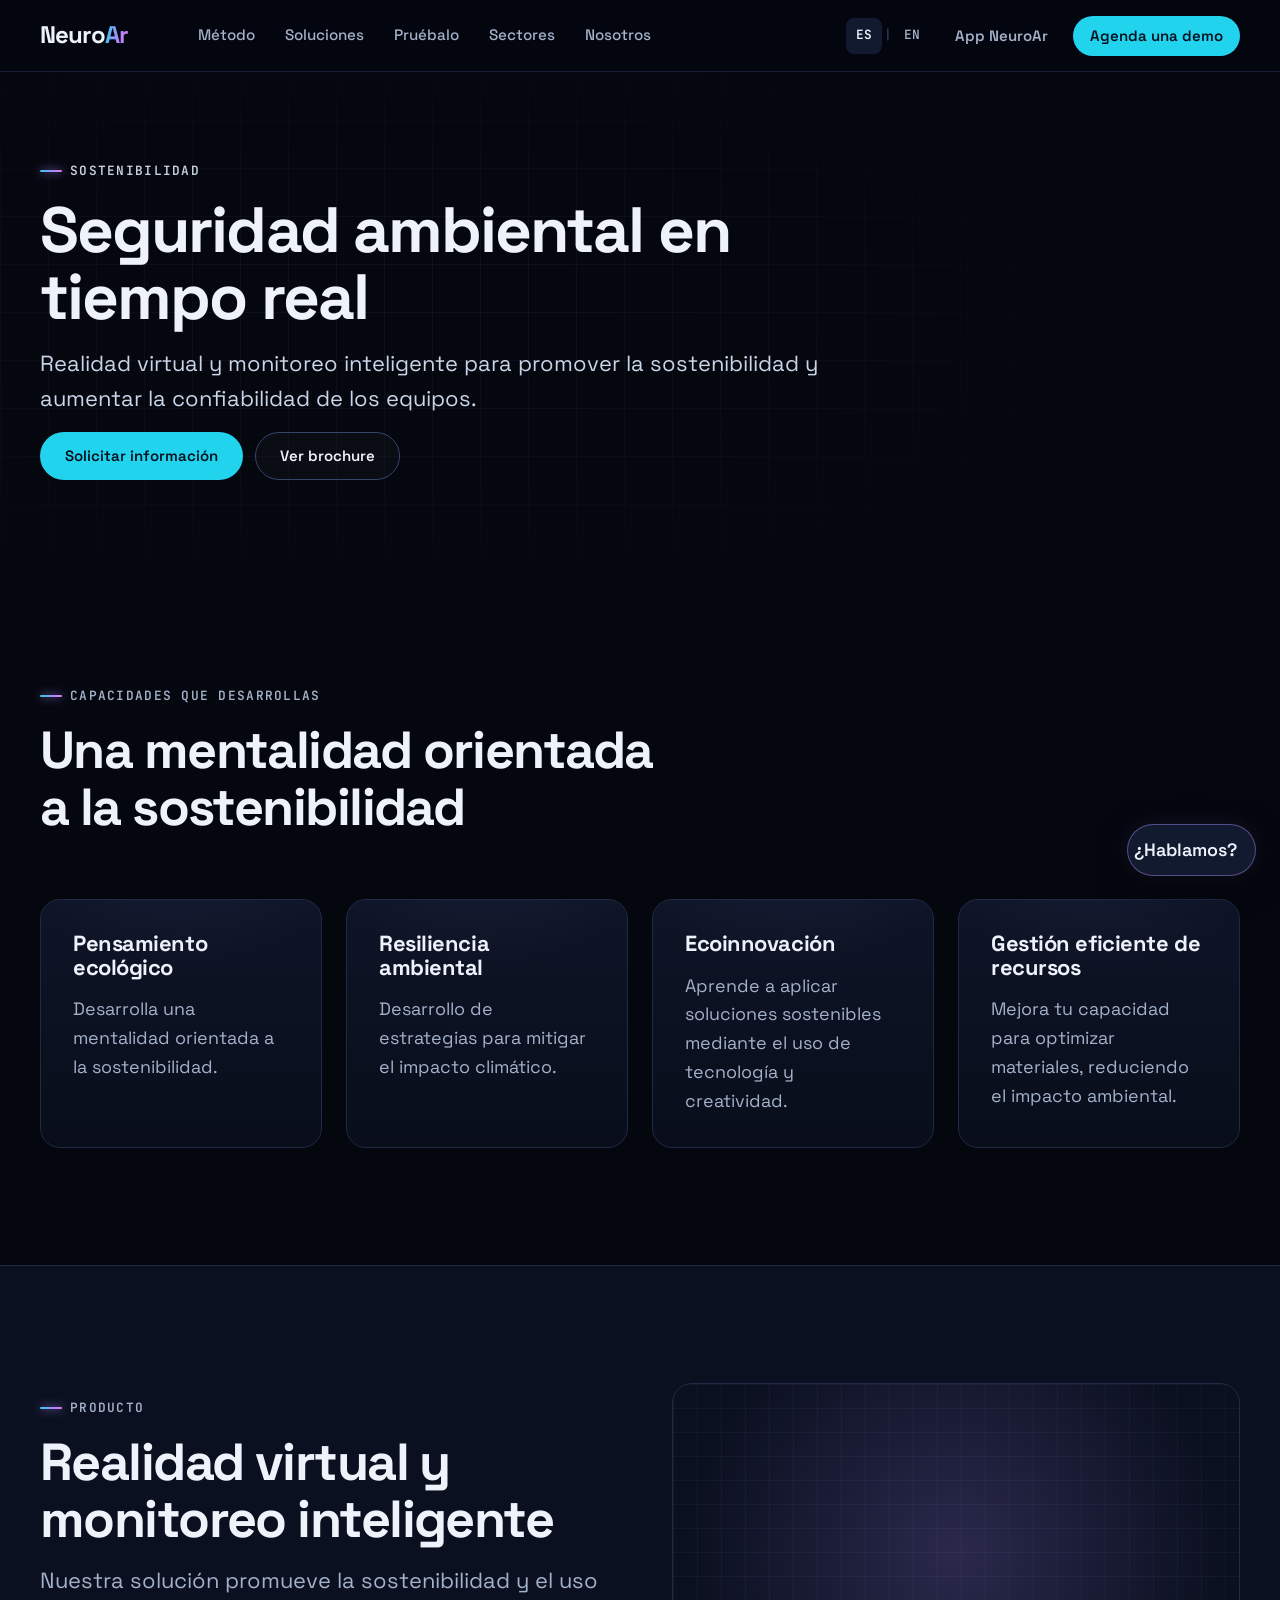
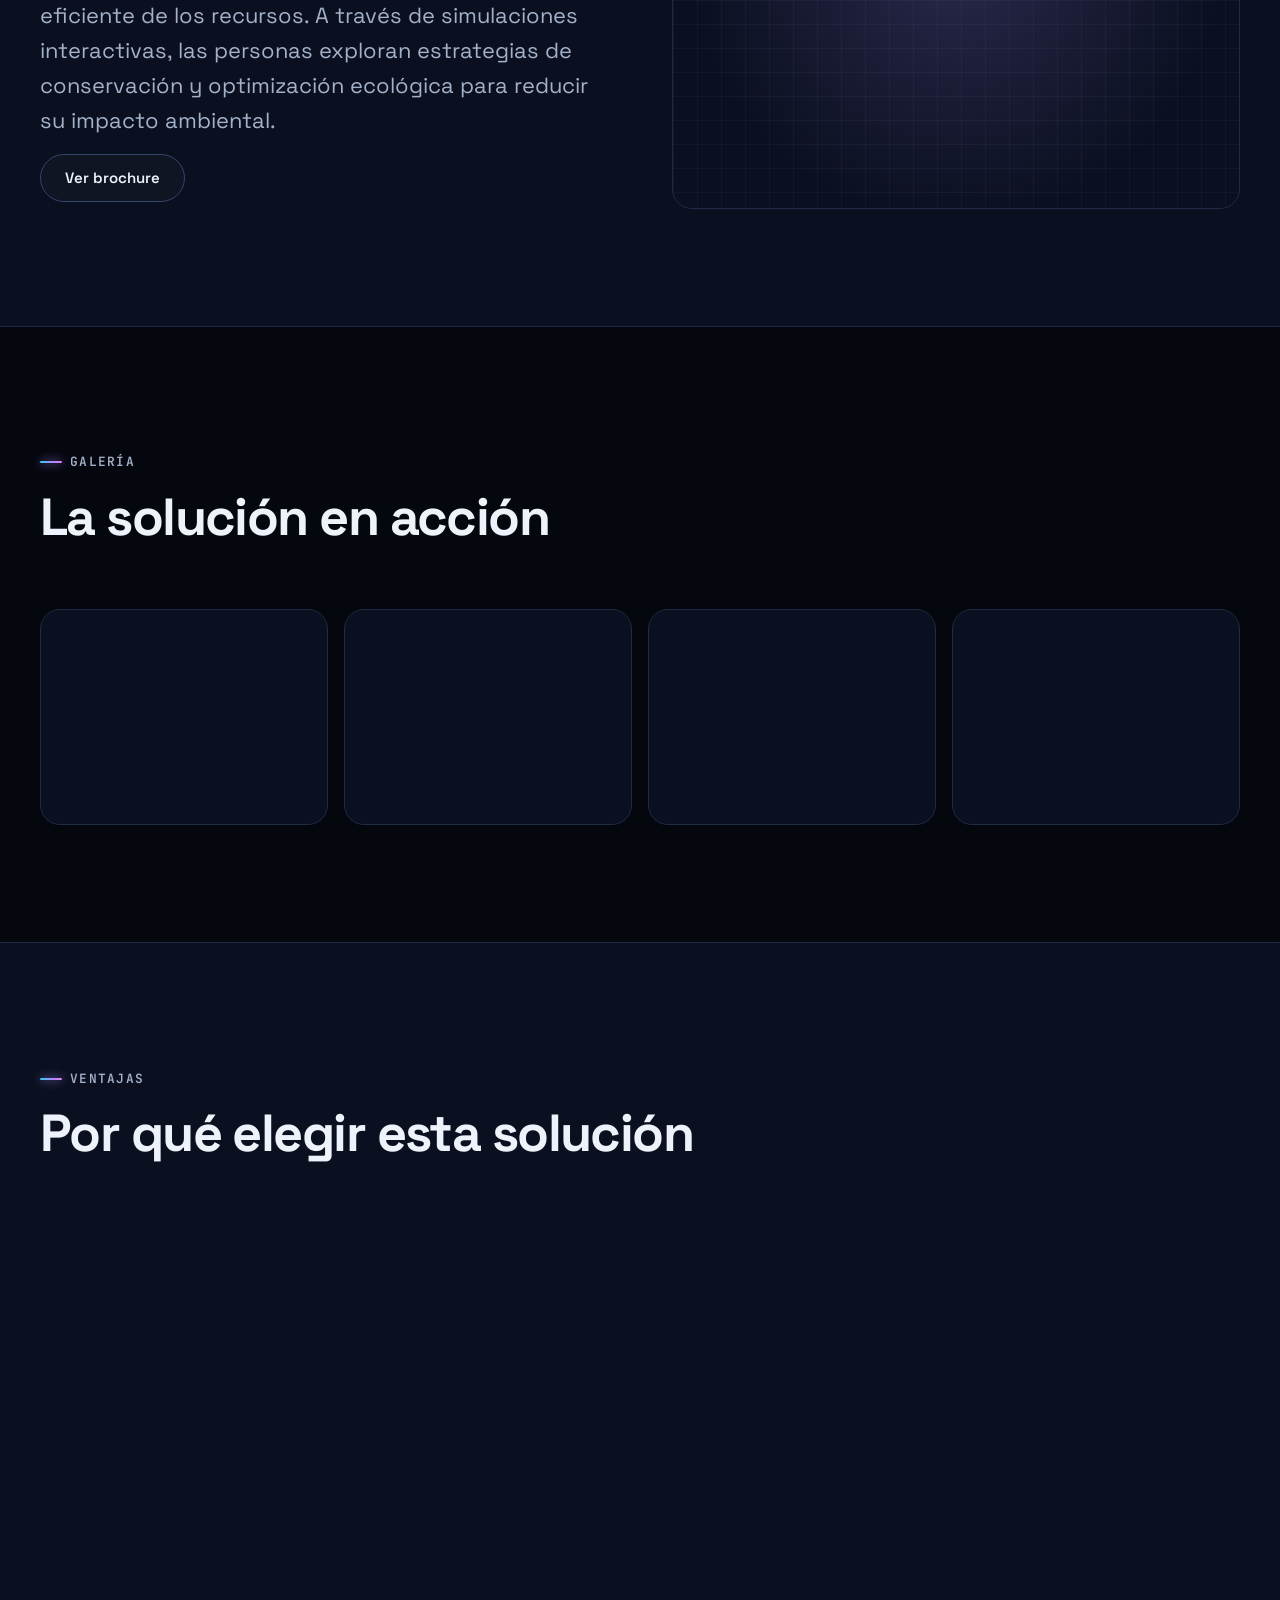
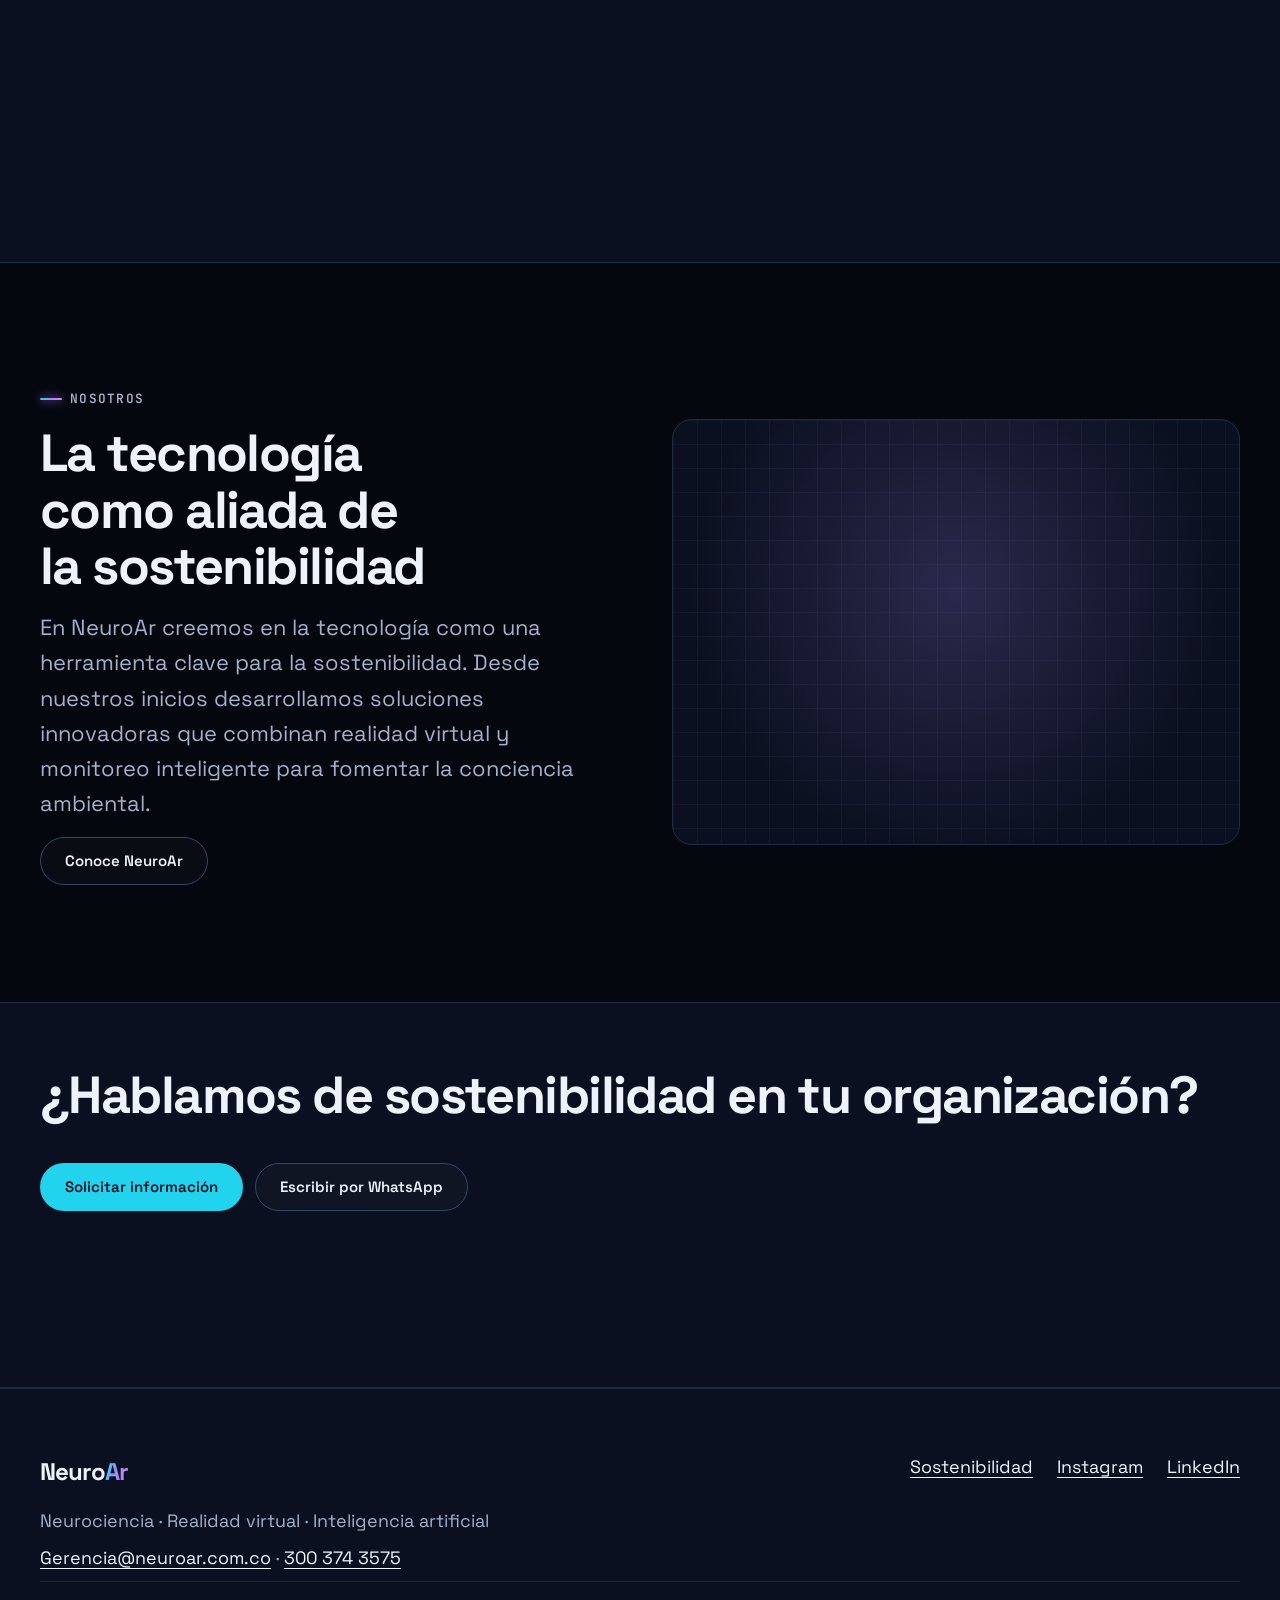
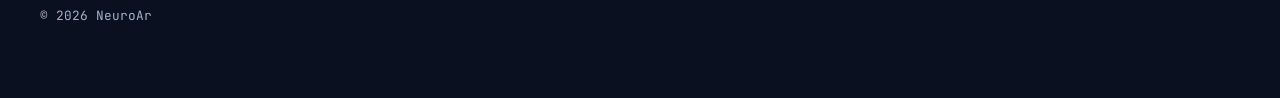
==== commit 0998820d: "Rediseño de la portada: NeuroAr como empresa de neurotecnología - Nuevo hero con red neuronal 3D int" ====
--- a/sostenibilidad.html
+++ b/sostenibilidad.html
@@ -39,11 +39,11 @@
 
       <nav class="site-nav" id="site-nav" aria-label="Principal" data-open="false">
         <ul class="nav-list">
+          <li><a href="/#metodo" data-i18n="nav.method">Método</a></li>
           <li><a href="/#soluciones" data-i18n="nav.solutions">Soluciones</a></li>
-          <li><a href="/#dmaic" data-i18n="nav.dmaic">Metodología DMAIC</a></li>
-          <li><a href="/#inmersivo" data-i18n="nav.cognitive">NeuroAr Cognitivo</a></li>
+          <li><a href="/#pruebalo" data-i18n="nav.try">Pruébalo</a></li>
+          <li><a href="/#sectores" data-i18n="nav.sectors">Sectores</a></li>
           <li><a href="/#nosotros" data-i18n="nav.about">Nosotros</a></li>
-          <li><a href="/#contacto" data-i18n="nav.contact">Contacto</a></li>
         </ul>
 
         <div class="nav-actions">
@@ -52,8 +52,8 @@
             <span class="lang-switch__sep" aria-hidden="true">|</span>
             <button type="button" data-lang="en" aria-pressed="false">EN</button>
           </div>
-          <a class="btn btn--outline btn--sm" href="https://app.neuroar.com.co/" data-i18n="nav.app">App NeuroAr</a>
-          <a class="btn btn--primary btn--sm" href="/?servicio=sostenibilidad#contacto" data-i18n="cta.diagnosis">Solicitar diagnóstico</a>
+          <a class="btn btn--ghost btn--sm" href="https://app.neuroar.com.co/" data-i18n="nav.app">App NeuroAr</a>
+          <a class="btn btn--primary btn--sm" href="/?servicio=sostenibilidad#contacto" data-i18n="cta.diagnosis">Agenda una demo</a>
         </div>
       </nav>
     </div>
@@ -174,7 +174,7 @@
       <div class="site-footer__grid">
         <div class="site-footer__brand">
           <img src="/neuroAR2/img/logo-blanco-neuroar.png" alt="NeuroAr" width="140" height="32" loading="lazy">
-          <p data-i18n="footer.tagline">Software · Conocimiento · Innovación</p>
+          <p data-i18n="footer.tagline">Neurociencia · Realidad virtual · Inteligencia artificial</p>
           <p><a href="mailto:Gerencia@neuroar.com.co">Gerencia@neuroar.com.co</a> · <a href="https://wa.me/573003743575">300 374 3575</a></p>
         </div>
         <ul class="footer-links">
--- a/styles.css
+++ b/styles.css
@@ -1,58 +1,62 @@
 /* ==========================================================================
-   NeuroAr — styles.css  ·  tema tecnológico oscuro (mobile-first)
+   NeuroAr — styles.css  ·  identidad "neurotecnología" (mobile-first)
    Orden: 1 Tokens · 2 Base · 3 Utilidades · 4 Botones · 5 Header/Nav
-          6 Hero y pilares · 7 Secciones · 8 Tabs · 9 DMAIC · 10 Referencias
-          11 Nosotros · 12 Contacto/Formulario · 13 Footer · 14 Widget
-          15 Sostenibilidad · 16 Movimiento (reveal, spotlight, animaciones)
-   Regla de color: UN solo acento (cian). Sólido solo en CTAs de conversión;
-   en el resto aparece como brillo tenue (líneas, glows, indicadores).
+          6 Hero · 7 Marquesina · 8 Secciones · 9 Método · 10 Soluciones (bento)
+          11 Demo go/no-go · 12 NeuroAr Cognitivo · 13 Sectores · 14 DMAIC
+          15 Referencias · 16 Nosotros · 17 Contacto · 18 Footer · 19 Widget
+          20 Sostenibilidad · 21 Movimiento
+   Color: dos acentos con significado.
+     · Cian (--accent)  = tecnología / acción. Sólido solo en CTAs.
+     · Violeta (--neuro) = mente / neurociencia. Brillos, degradados, datos.
    ========================================================================== */
 
 /* 1. TOKENS --------------------------------------------------------------- */
 :root {
   color-scheme: dark;
 
-  /* Superficies (de más profunda a más elevada) */
-  --bg: #070b14;
-  --surface: #0d1524;
-  --surface-2: #131e33;
-  --line: #213047;          /* bordes decorativos */
-  --line-strong: #34486a;   /* bordes de hover/activo */
-  --field: #5d7396;         /* borde de campos: 3.8:1 sobre --surface (WCAG 1.4.11) */
-
-  /* Texto */
-  --ink: #e8eef7;           /* 16.9:1 sobre --bg */
-  --ink-2: #9fb0c7;         /* 8.9:1 sobre --bg · 7.5:1 sobre --surface-2 */
-
-  /* Acento único */
-  --accent: #22d3ee;        /* botón primario: texto --on-accent 10.5:1 sobre él */
+  --bg: #05070f;
+  --surface: #0b1020;
+  --surface-2: #121a30;
+  --line: #1f2a44;
+  --line-strong: #34456a;
+  --field: #5d7396;           /* 3.8:1 sobre --surface (WCAG 1.4.11) */
+
+  --ink: #eef2fb;             /* ~17:1 sobre --bg */
+  --ink-2: #a3b1c9;           /* ~9:1 sobre --bg */
+
+  --accent: #22d3ee;          /* texto --on-accent 10.5:1 sobre él */
   --accent-hover: #67e8f9;
   --on-accent: #04111f;
-  --accent-glow: rgba(34, 211, 238, 0.16);
+  --accent-glow: rgba(34, 211, 238, 0.18);
   --accent-line: rgba(34, 211, 238, 0.45);
 
+  --neuro: #a78bfa;
+  --neuro-2: #e879f9;
+  --neuro-glow: rgba(167, 139, 250, 0.20);
+  --neuro-line: rgba(167, 139, 250, 0.45);
+
+  --grad: linear-gradient(100deg, #22d3ee 0%, #a78bfa 55%, #e879f9 100%);
+
   --danger: #ff8a80;
-  --grid: rgba(120, 160, 220, 0.07);
-
-  /* Espaciado en múltiplos de 8px */
+  --grid: rgba(140, 160, 230, 0.06);
+
   --s-1: 8px;  --s-2: 16px; --s-3: 24px; --s-4: 32px;
   --s-5: 40px; --s-6: 48px; --s-8: 64px; --s-10: 80px; --s-12: 96px;
 
-  /* Escala tipográfica fluida */
   --fs-sm: clamp(0.875rem, 0.85rem + 0.12vw, 0.9375rem);
   --fs-base: clamp(1rem, 0.96rem + 0.2vw, 1.125rem);
   --fs-lg: clamp(1.125rem, 1.05rem + 0.4vw, 1.375rem);
   --fs-h3: clamp(1.25rem, 1.1rem + 0.7vw, 1.625rem);
-  --fs-h2: clamp(1.75rem, 1.4rem + 1.6vw, 2.75rem);
-  --fs-h1: clamp(2.25rem, 1.6rem + 3.2vw, 4rem);
-
-  --font: system-ui, -apple-system, "Segoe UI", Roboto, "Helvetica Neue", Arial, sans-serif;
-  --font-display: "Space Grotesk", var(--font);
+  --fs-h2: clamp(2rem, 1.5rem + 2.2vw, 3.5rem);
+  --fs-hero: clamp(2.9rem, 1.6rem + 6.4vw, 7.25rem);
+
+  --font: "Space Grotesk", system-ui, -apple-system, "Segoe UI", Roboto, Arial, sans-serif;
+  --font-display: "Space Grotesk", system-ui, sans-serif;
   --font-mono: "JetBrains Mono", ui-monospace, "SF Mono", Menlo, Consolas, monospace;
 
   --header-h: 72px;
-  --radius: 16px;
-  --maxw: 1160px;
+  --radius: 20px;
+  --maxw: 1200px;
 }
 
 /* 2. BASE ----------------------------------------------------------------- */
@@ -72,19 +76,19 @@
   line-height: 1.6;
   color: var(--ink);
   background: var(--bg);
+  overflow-x: hidden;
 }
 
 img { display: block; max-width: 100%; height: auto; }
 a { color: inherit; }
-h1, h2, h3, h4 { margin: 0 0 var(--s-2); font-family: var(--font-display); line-height: 1.15; letter-spacing: -0.02em; }
-h2 { font-size: var(--fs-h2); }
-h3 { font-size: var(--fs-h3); }
+h1, h2, h3, h4 { margin: 0 0 var(--s-2); font-family: var(--font-display); font-weight: 700; line-height: 1.08; letter-spacing: -0.03em; }
+h2 { font-size: var(--fs-h2); text-wrap: balance; }
+h3 { font-size: var(--fs-h3); letter-spacing: -0.02em; }
 p { margin: 0 0 var(--s-2); }
 
 :focus-visible { outline: 3px solid var(--accent); outline-offset: 3px; border-radius: 4px; }
-::selection { background: var(--accent); color: var(--on-accent); }
-
-/* Todo destino de ancla compensa la altura del header pegajoso */
+::selection { background: var(--neuro); color: #0b0620; }
+
 [id] { scroll-margin-top: calc(var(--header-h) + var(--s-2)); }
 
 /* 3. UTILIDADES ----------------------------------------------------------- */
@@ -101,428 +105,431 @@
 }
 .skip-link:focus { top: var(--s-1); }
 .read-progress { position: fixed; z-index: 200; top: 0; left: 0; right: 0; height: 2px; pointer-events: none; }
-.read-progress span { display: block; width: 100%; height: 100%; transform: scaleX(0); transform-origin: left; background: linear-gradient(90deg, #22d3ee, #67e8f9, #22d3ee); box-shadow: 0 0 14px var(--accent); }
-
-/* Etiqueta técnica (estilo consola) */
+.read-progress span { display: block; width: 100%; height: 100%; transform: scaleX(0); transform-origin: left; background: var(--grad); box-shadow: 0 0 14px var(--neuro); }
+
 .eyebrow {
   display: inline-flex; align-items: center; gap: var(--s-1);
   margin: 0 0 var(--s-2);
-  font-family: var(--font-mono); font-size: var(--fs-sm); font-weight: 600;
-  letter-spacing: 0.06em; text-transform: uppercase; color: var(--ink-2);
+  font-family: var(--font-mono); font-size: 0.8rem; font-weight: 600;
+  letter-spacing: 0.1em; text-transform: uppercase; color: var(--ink-2);
 }
 .eyebrow::before {
-  content: ""; flex: none; width: 8px; height: 8px; border-radius: 50%;
-  background: var(--accent); box-shadow: 0 0 12px var(--accent);
-}
-
-.lead { font-size: var(--fs-lg); color: var(--ink-2); max-width: 60ch; }
-.note { font-size: var(--fs-sm); color: var(--ink-2); margin-top: var(--s-3); max-width: 70ch; }
-
-/* Superficie de vidrio reutilizable */
-.glass {
-  background: linear-gradient(180deg, rgba(19, 30, 51, 0.72), rgba(13, 21, 36, 0.72));
-  border: 1px solid var(--line);
-  border-radius: var(--radius);
-  backdrop-filter: blur(10px);
-}
+  content: ""; flex: none; width: 22px; height: 2px; border-radius: 2px;
+  background: var(--grad); box-shadow: 0 0 10px var(--neuro);
+}
+
+.grad {
+  background: var(--grad);
+  -webkit-background-clip: text; background-clip: text; -webkit-text-fill-color: transparent;
+}
+
+.lead { font-size: var(--fs-lg); color: var(--ink-2); max-width: 62ch; }
+.note { font-size: var(--fs-sm); color: var(--ink-2); margin-top: var(--s-3); max-width: 72ch; }
+
+.pulse-dot { display: inline-block; width: 8px; height: 8px; border-radius: 50%; background: var(--neuro); box-shadow: 0 0 0 0 var(--neuro); animation: ping 2s ease-out infinite; }
 
 /* 4. BOTONES -------------------------------------------------------------- */
-/* Primario sólido = conversión. Outline = exploración. Máx. 2 por bloque.   */
 .btn {
   display: inline-flex; align-items: center; justify-content: center; gap: var(--s-1);
   min-height: 48px; padding: 0 var(--s-3);
-  border: 2px solid transparent; border-radius: 999px;
+  border: 1.5px solid transparent; border-radius: 999px;
   font: inherit; font-size: var(--fs-sm); font-weight: 600; line-height: 1.2;
-  text-decoration: none; text-align: center; cursor: pointer;
-  transition: background-color 0.2s, color 0.2s, border-color 0.2s, box-shadow 0.2s, transform 0.2s;
-}
-.btn--primary { background: var(--accent); color: var(--on-accent); box-shadow: 0 0 0 0 var(--accent-glow); }
-.btn--primary:hover { background: var(--accent-hover); box-shadow: 0 0 28px 2px var(--accent-glow); transform: translateY(-1px); }
-.btn--outline { background: transparent; color: var(--ink); border-color: var(--line-strong); }
-.btn--outline:hover { background: rgba(232, 238, 247, 0.08); border-color: var(--ink); }
+  text-decoration: none; text-align: center; white-space: nowrap; cursor: pointer;
+  transition: background-color 0.2s, color 0.2s, border-color 0.2s, box-shadow 0.25s, transform 0.2s;
+}
+.btn--primary { background: var(--accent); color: var(--on-accent); }
+.btn--primary:hover { background: var(--accent-hover); box-shadow: 0 0 32px 2px var(--accent-glow); transform: translateY(-1px); }
+.btn--outline { background: rgba(255,255,255,0.02); color: var(--ink); border-color: var(--line-strong); }
+.btn--outline:hover { border-color: var(--neuro); box-shadow: 0 0 28px -4px var(--neuro-glow); }
+.btn--ghost { background: transparent; color: var(--ink-2); }
+.btn--ghost:hover { color: var(--ink); background: rgba(255,255,255,0.05); }
 .btn--sm { min-height: 40px; padding: 0 var(--s-2); }
+.btn--lg { min-height: 56px; padding: 0 var(--s-4); font-size: var(--fs-base); }
 .btn[disabled] { opacity: 0.6; cursor: progress; }
-.btn-row { display: flex; flex-wrap: wrap; gap: var(--s-2); }
+.btn-row { display: flex; flex-wrap: wrap; gap: 12px; }
 
 /* 5. HEADER Y NAVEGACIÓN -------------------------------------------------- */
 .site-header {
   position: sticky; top: 0; z-index: 100; height: var(--header-h);
-  background: rgba(4, 8, 18, 0.78); backdrop-filter: blur(18px) saturate(150%);
-  border-bottom: 1px solid var(--line);
-}
-.site-header::after { content: ""; position: absolute; bottom: -1px; left: 0; width: 26%; height: 1px; background: linear-gradient(90deg, transparent, var(--accent), transparent); box-shadow: 0 0 12px var(--accent); }
-.site-header__inner {
-  height: 100%; display: flex; align-items: center; justify-content: space-between; gap: var(--s-2);
-}
-.site-header__inner::before { content: ""; position: absolute; width: 220px; height: 220px; right: -80px; top: -155px; border: 1px solid rgba(34,211,238,.14); border-radius: 50%; box-shadow: 0 0 0 26px rgba(34,211,238,.018), 0 0 0 52px rgba(34,211,238,.012); pointer-events: none; }
-.brand { display: inline-flex; align-items: center; gap: 10px; text-decoration: none; }
-.brand img { height: 32px; width: auto; }
-.brand::after { content: "XR / ONLINE"; color: var(--accent); font: 700 .61rem var(--font-mono); letter-spacing: .12em; white-space: nowrap; border-left: 1px solid var(--line-strong); padding-left: 10px; }
+  background: rgba(5, 7, 15, 0.72); backdrop-filter: blur(18px) saturate(160%);
+  border-bottom: 1px solid rgba(31, 42, 68, 0.7);
+}
+.site-header__inner { height: 100%; display: flex; align-items: center; justify-content: space-between; gap: var(--s-2); }
+.brand { display: inline-flex; align-items: center; text-decoration: none; }
+.brand img { height: 30px; width: auto; }
+.brand__text { font-family: var(--font-display); font-size: 1.5rem; font-weight: 700; letter-spacing: -0.04em; color: var(--ink); }
+.brand__text b { background: var(--grad); -webkit-background-clip: text; background-clip: text; -webkit-text-fill-color: transparent; }
+.site-footer__brand .brand__text { display: block; margin-bottom: var(--s-2); }
 
 .nav-toggle {
-  min-width: 48px; min-height: 48px; padding: 0 var(--s-2);
+  min-width: 48px; min-height: 44px; padding: 0 var(--s-2);
   display: inline-flex; align-items: center; gap: var(--s-1);
-  background: linear-gradient(135deg, rgba(19,30,51,.95), rgba(7,11,20,.95)); color: var(--ink);
-  border: 1px solid var(--accent-line); border-radius: 999px;
+  background: var(--surface-2); color: var(--ink);
+  border: 1px solid var(--line-strong); border-radius: 999px;
   font: inherit; font-size: var(--fs-sm); font-weight: 600; cursor: pointer;
-  box-shadow: inset 0 1px 0 rgba(255,255,255,.05), 0 0 18px -8px var(--accent);
-}
-.nav-toggle span:first-child { color: var(--accent); font-size: 1.15rem; }
-.nav-toggle span:first-child { transition: transform .25s ease; }
+}
+.nav-toggle span:first-child { color: var(--accent); font-size: 1.1rem; transition: transform .25s ease; }
 .nav-toggle.is-open span:first-child { transform: rotate(90deg); }
 
-/* Móvil: panel desplegable */
 .site-nav {
   display: none; position: absolute; top: var(--header-h); left: 0; right: 0;
   flex-direction: column; gap: var(--s-3); padding: var(--s-3);
-  background: linear-gradient(150deg, rgba(13,28,48,.98), rgba(4,8,18,.98)); border-bottom: 1px solid var(--accent-line);
+  background: rgba(8, 11, 22, 0.98); border-bottom: 1px solid var(--line-strong);
   max-height: calc(100vh - var(--header-h)); overflow-y: auto;
-  box-shadow: 0 28px 60px rgba(0,0,0,.48);
+  box-shadow: 0 28px 60px rgba(0,0,0,.5);
 }
 .site-nav[data-open="true"] { display: flex; }
 
-.nav-system { display: flex; align-items: center; gap: 10px; padding-bottom: var(--s-2); border-bottom: 1px solid var(--line); }
-.nav-system__ring { display: grid; place-items: center; width: 38px; height: 38px; color: var(--accent); border: 1px solid var(--accent-line); border-radius: 50%; font: 700 .82rem var(--font-mono); box-shadow: inset 0 0 14px rgba(34,211,238,.14); }
-.nav-system b, .nav-system small { display: block; }
-.nav-system b { color: var(--ink); font: 700 .68rem var(--font-mono); letter-spacing: .11em; }
-.nav-system small { margin-top: 2px; color: var(--ink-2); font: 500 .63rem var(--font-mono); letter-spacing: .05em; }
-.nav-system i { width: 7px; height: 7px; margin-left: auto; border-radius: 50%; background: #5eead4; box-shadow: 0 0 11px #5eead4; animation: hudblink 1.5s ease-in-out infinite; }
-
-.nav-list { list-style: none; margin: 0; padding: 0; display: flex; flex-direction: column; gap: var(--s-1); }
+.nav-list { list-style: none; margin: 0; padding: 0; display: flex; flex-direction: column; gap: 4px; }
 .nav-list a {
-  display: flex; align-items: center; min-height: 48px; padding: var(--s-1) var(--s-2); font-weight: 600; text-decoration: none; color: var(--ink-2);
-  border: 1px solid transparent; border-radius: 10px; transition: color 0.2s, border-color 0.2s, background-color .2s, transform .2s;
-}
-.nav-list a::before { content: ""; width: 6px; height: 6px; margin-right: 10px; border-radius: 50%; background: var(--line-strong); transition: background-color .2s, box-shadow .2s; }
-.nav-list a:hover { color: var(--ink); border-color: var(--line-strong); background: rgba(255,255,255,.035); transform: translateX(3px); }
-.nav-list a:hover::before, .nav-list a[aria-current="true"]::before { background: var(--accent); box-shadow: 0 0 10px var(--accent); }
-.nav-list a[aria-current="true"] { color: var(--ink); border-color: var(--accent-line); background: rgba(34,211,238,.07); }
-
-.nav-actions { display: flex; flex-direction: column; align-items: stretch; gap: var(--s-2); }
-.nav-actions .btn { position: relative; overflow: hidden; }
-.nav-actions .btn--primary::after { content: ""; position: absolute; inset: 0 auto 0 -45%; width: 28%; transform: skewX(-22deg); background: rgba(255,255,255,.38); transition: left .45s ease; }
-.nav-actions .btn--primary:hover::after { left: 120%; }
-
-/* Selector de idioma ES | EN */
-.lang-switch { display: inline-flex; align-items: center; gap: 4px; font-family: var(--font-mono); font-size: var(--fs-sm); }
+  display: flex; align-items: center; min-height: 48px; padding: var(--s-1) var(--s-2);
+  font-weight: 500; text-decoration: none; color: var(--ink-2); border-radius: 10px;
+  transition: color 0.2s, background-color .2s;
+}
+.nav-list a:hover { color: var(--ink); background: rgba(255,255,255,.04); }
+.nav-list a[aria-current="true"] { color: var(--ink); }
+
+.nav-actions { display: flex; flex-direction: column; align-items: stretch; gap: 12px; }
+
+.lang-switch { display: inline-flex; align-items: center; gap: 2px; font-family: var(--font-mono); font-size: 0.8rem; }
 .lang-switch button {
-  min-width: 40px; min-height: 40px; padding: 0 var(--s-1);
+  min-width: 36px; min-height: 36px; padding: 0 6px;
   background: none; border: 0; border-radius: 8px;
   font: inherit; font-weight: 600; color: var(--ink-2); cursor: pointer;
 }
-.lang-switch button[aria-pressed="true"] {
-  color: var(--ink); background: var(--surface-2); box-shadow: inset 0 -2px 0 var(--accent);
-}
+.lang-switch button[aria-pressed="true"] { color: var(--ink); background: var(--surface-2); }
 .lang-switch__sep { color: var(--line-strong); user-select: none; }
 
-/* Escritorio: navegación en línea */
 @media (min-width: 1024px) {
   .nav-toggle { display: none; }
   .site-nav {
     display: flex; position: static; flex: 1; flex-direction: row; align-items: center;
-    justify-content: flex-end; gap: var(--s-3); padding: 0;
+    justify-content: space-between; gap: var(--s-3); padding: 0 0 0 var(--s-5);
     background: none; border: 0; box-shadow: none; max-height: none; overflow: visible;
   }
-  .nav-system { display: none; }
-  .nav-list { flex-direction: row; gap: 3px; padding: 4px; border: 1px solid rgba(52,72,106,.75); border-radius: 999px; background: rgba(13,21,36,.64); box-shadow: inset 0 1px 0 rgba(255,255,255,.035); }
-  .nav-list a { position: relative; min-height: 34px; padding: 0 10px; border: 1px solid transparent; border-radius: 999px; font-size: .72rem; white-space: nowrap; }
-  .nav-list a::before { width: 4px; height: 4px; margin-right: 6px; }
-  .nav-list a:hover { transform: none; }
-  .nav-list a[aria-current="true"] { box-shadow: 0 0 16px -8px var(--accent); }
-  .nav-actions { flex-direction: row; align-items: center; gap: var(--s-2); }
-  .nav-actions .btn--outline { border-color: transparent; }
-}
-
-/* 6. HERO Y PILARES ------------------------------------------------------- */
+  .nav-list { flex-direction: row; gap: 2px; }
+  .nav-list a { position: relative; min-height: 40px; padding: 0 14px; font-size: 0.95rem; white-space: nowrap; }
+  .nav-list a::after { content: ""; position: absolute; left: 14px; right: 14px; bottom: 6px; height: 2px; border-radius: 2px; background: var(--grad); transform: scaleX(0); transform-origin: left; transition: transform .3s ease; }
+  .nav-list a:hover { background: none; }
+  .nav-list a:hover::after, .nav-list a[aria-current="true"]::after { transform: scaleX(1); }
+  .nav-actions { flex-direction: row; align-items: center; gap: var(--s-1); }
+}
+
+/* 6. HERO ----------------------------------------------------------------- */
 .hero {
-  position: relative; overflow: hidden; isolation: isolate;
-  padding-block: var(--s-10) var(--s-8);
-  background: var(--bg);
-}
-.hero__canvas { position: absolute; z-index: 0; inset: 0; width: 100%; height: 100%; pointer-events: none; opacity: .9; }
-/* Rejilla técnica con desvanecido */
-.hero::before {
-  content: ""; position: absolute; inset: 0; z-index: -2;
-  background-image:
-    linear-gradient(var(--grid) 1px, transparent 1px),
-    linear-gradient(90deg, var(--grid) 1px, transparent 1px);
-  background-size: 48px 48px;
-  -webkit-mask-image: radial-gradient(ellipse 80% 70% at 50% 35%, #000 25%, transparent 78%);
-          mask-image: radial-gradient(ellipse 80% 70% at 50% 35%, #000 25%, transparent 78%);
-}
-/* Resplandores ambientales */
-.hero::after {
-  content: ""; position: absolute; inset: 0; z-index: -1;
+  position: relative; isolation: isolate; overflow: hidden;
+  min-height: calc(100svh - var(--header-h));
+  display: grid; align-items: center;
+  padding-block: var(--s-10) var(--s-12);
   background:
-    radial-gradient(560px circle at 82% 18%, var(--accent-glow), transparent 65%),
-    radial-gradient(520px circle at 8% 92%, rgba(29, 78, 216, 0.16), transparent 65%);
-}
-
-.hero__grid { position: relative; z-index: 1; display: grid; gap: var(--s-6); align-items: center; }
-.hero h1 {
-  font-size: var(--fs-h1); line-height: 1.04; letter-spacing: -0.03em; max-width: 18ch;
-  color: var(--ink);
-  background: linear-gradient(120deg, #ffffff 0%, var(--ink) 50%, #8be9fb 100%);
-  -webkit-background-clip: text; background-clip: text; -webkit-text-fill-color: transparent;
-}
-.hero .lead { margin-bottom: var(--s-4); }
-.hero__signals { display: flex; flex-wrap: wrap; gap: 10px; margin-top: var(--s-4); }
-.hero__signals a {
-  display: inline-flex; align-items: center; gap: 7px; padding: 8px 12px;
-  color: var(--ink-2); border: 1px solid var(--line); border-radius: 999px;
-  background: rgba(13, 21, 36, 0.44); font: 600 var(--fs-sm) var(--font-mono); text-decoration: none;
-  transition: color .2s, border-color .2s, background-color .2s, transform .2s;
-}
-.hero__signals a:hover { color: var(--ink); border-color: var(--accent-line); background: var(--surface-2); transform: translateY(-2px); }
-.hero__signals span { color: var(--accent); }
-.hero__metrics { display: flex; flex-wrap: wrap; gap: 18px; margin: var(--s-4) 0 0; padding: var(--s-2) 0 0; border-top: 1px solid rgba(52,72,106,.68); }
-.hero__metrics div { min-width: 100px; }
-.hero__metrics dt { color: var(--accent); font: 700 .7rem var(--font-mono); letter-spacing: .12em; }
-.hero__metrics dd { margin: 3px 0 0; color: var(--ink-2); font-size: .72rem; }
-
-.hero__visual { position: relative; max-width: 420px; width: 100%; margin-inline: auto; padding: 30px 12px; transform: perspective(1000px) rotateX(var(--rx, 0deg)) rotateY(var(--ry, 0deg)); transition: transform .35s ease-out; will-change: transform; }
-.hero__visual svg { width: 100%; height: auto; overflow: visible; filter: drop-shadow(0 18px 26px rgba(0,0,0,.35)); }
-.hero__visual::before, .hero__visual::after { content: ""; position: absolute; pointer-events: none; }
-.hero__visual::before { inset: 9% 3%; border: 1px solid rgba(34, 211, 238, .22); border-radius: 50%; box-shadow: inset 0 0 45px rgba(34, 211, 238, .04), 0 0 35px rgba(34, 211, 238, .05); background: radial-gradient(circle at var(--px, 50%) var(--py, 50%), rgba(34,211,238,.14), transparent 44%); }
-.hero__visual::after { inset: 18% -5%; border-block: 1px dashed rgba(34, 211, 238, .22); transform: rotate(-10deg); }
-.hero__orb { position: absolute; z-index: -1; display: block; border-radius: 50%; border: 1px solid rgba(34,211,238,.45); box-shadow: inset 0 0 24px rgba(34,211,238,.12), 0 0 24px rgba(34,211,238,.08); }
-.hero__orb--one { width: 74px; height: 74px; top: 9%; left: 6%; animation: orbitFloat 7s ease-in-out infinite; }
-.hero__orb--two { width: 38px; height: 38px; bottom: 13%; right: 1%; border-color: rgba(103,232,249,.6); animation: orbitFloat 5.5s ease-in-out -2s infinite; }
-.hero__hud { position: absolute; z-index: 2; display: flex; align-items: center; gap: 8px; color: #9feefa; font: 600 .63rem var(--font-mono); letter-spacing: .1em; }
-.hero__hud--top { top: 0; right: 4%; }
-.hero__hud--bottom { bottom: 2px; left: 3%; }
-.hero__hud b { font-weight: 600; color: var(--ink-2); }
-.hero__hud i { display: block; width: 6px; height: 6px; background: #5eead4; border-radius: 50%; box-shadow: 0 0 10px #5eead4; }
-
-/* Panel de exploración: una interfaz de misión que conecta el hero con soluciones. */
-.experience-deck { position: relative; overflow: hidden; padding-block: var(--s-4) var(--s-8); background: var(--bg); }
-.experience-deck::before { content: ""; position: absolute; inset: 0; background: linear-gradient(90deg, transparent 49.9%, var(--grid) 50%, transparent 50.1%) 0 0 / 54px 54px, linear-gradient(var(--grid) 1px, transparent 1px) 0 0 / 54px 54px; -webkit-mask-image: linear-gradient(90deg, transparent, #000 20%, #000 80%, transparent); mask-image: linear-gradient(90deg, transparent, #000 20%, #000 80%, transparent); opacity: .8; }
-.experience-deck__grid { position: relative; display: grid; gap: var(--s-4); align-items: stretch; }
-.experience-deck__intro { padding: var(--s-4); border: 1px solid var(--line); border-radius: var(--radius); background: linear-gradient(135deg, rgba(19,30,51,.9), rgba(7,11,20,.6)); }
-.experience-deck__intro h2 { max-width: 13ch; font-size: clamp(1.5rem, 1.2rem + 1.4vw, 2.25rem); }
-.experience-deck__intro p:not(.eyebrow) { max-width: 52ch; color: var(--ink-2); }
-.experience-deck__telemetry { display: flex; flex-wrap: wrap; align-items: center; gap: var(--s-2); margin-top: var(--s-3); padding-top: var(--s-2); border-top: 1px dashed var(--line-strong); color: var(--ink-2); font: 600 .7rem var(--font-mono); letter-spacing: .06em; }
-.experience-deck__telemetry span:first-child { display: inline-flex; align-items: center; gap: 7px; color: var(--accent); }
-.experience-deck__telemetry i { width: 7px; height: 7px; border-radius: 50%; background: #5eead4; box-shadow: 0 0 10px #5eead4; }
-.experience-deck__console { position: relative; display: grid; gap: 8px; min-height: 310px; padding: 14px; overflow: hidden; border: 1px solid rgba(34,211,238,.35); border-radius: var(--radius); background: linear-gradient(125deg, #101f37, #09101d 70%); box-shadow: 0 28px 60px -40px rgba(34,211,238,.55), inset 0 1px 0 rgba(255,255,255,.06); }
-.experience-deck__console::before { content: ""; position: absolute; inset: 0; pointer-events: none; background: linear-gradient(115deg, transparent 0 45%, rgba(34,211,238,.05) 50%, transparent 55%), repeating-linear-gradient(0deg, transparent 0 4px, rgba(34,211,238,.03) 4px 5px); }
-.console__header { position: relative; z-index: 1; display: flex; justify-content: space-between; padding: 2px 2px 9px; color: var(--ink-2); border-bottom: 1px solid var(--line); font: 700 .65rem var(--font-mono); letter-spacing: .1em; }
-.console__header span:last-child { color: #5eead4; }
-.console-card { position: relative; z-index: 1; display: grid; grid-template-columns: 28px 38px 1fr 20px; align-items: center; gap: 9px; width: 100%; padding: 10px; color: var(--ink-2); background: rgba(5,12,23,.44); border: 1px solid transparent; border-radius: 10px; font: inherit; text-align: left; text-decoration: none; cursor: pointer; transition: transform .2s, background-color .2s, border-color .2s; }
-.console-card:hover, .console-card--active { color: var(--ink); border-color: var(--accent-line); background: rgba(34,211,238,.09); transform: translateX(4px); }
-.console-card b { color: var(--accent); font: 600 .68rem var(--font-mono); }
-.console-card__icon { display: grid; place-items: center; width: 32px; height: 32px; color: var(--accent); border: 1px solid var(--accent-line); border-radius: 50%; font-weight: 700; }
-.console-card strong, .console-card small { display: block; }
-.console-card strong { font: 700 .87rem var(--font-display); }
-.console-card small { margin-top: 2px; color: var(--ink-2); font-size: .72rem; }
-.console-card em { color: var(--accent); font-style: normal; font-size: 1.1rem; }
-.console__radar { position: absolute; z-index: 0; right: -40px; bottom: -60px; width: 190px; aspect-ratio: 1; border: 1px solid rgba(34,211,238,.22); border-radius: 50%; opacity: .65; }
-.console__radar::before, .console__radar::after { content: ""; position: absolute; inset: 18%; border: 1px solid rgba(34,211,238,.18); border-radius: inherit; }
-.console__radar::after { inset: 36%; }
-.console__radar span { position: absolute; top: 50%; left: 50%; width: 50%; height: 1px; transform-origin: left; background: linear-gradient(90deg, var(--accent-line), transparent); animation: radar 4s linear infinite; }
-.console__radar i { position: absolute; width: 4px; height: 4px; border-radius: 50%; background: var(--accent); box-shadow: 0 0 9px var(--accent); }
-.console__radar i:nth-of-type(1) { top: 38%; left: 68%; }.console__radar i:nth-of-type(2) { top: 70%; left: 45%; }.console__radar i:nth-of-type(3) { top: 23%; left: 42%; }
-@media (min-width: 840px) { .experience-deck__grid { grid-template-columns: .9fr 1.1fr; }.experience-deck__intro { padding: var(--s-5); }.experience-deck__console { min-height: 330px; } }
-
-@media (min-width: 960px) {
-  .hero { padding-block: var(--s-12) var(--s-10); }
-  .hero__grid { grid-template-columns: 1.1fr 0.9fr; gap: var(--s-8); }
-  .hero__visual { max-width: 480px; margin-inline: 0 0; justify-self: end; }
-}
-
-/* Red de capacidades (SVG decorativo del hero) */
-.net__ring { fill: none; stroke: var(--line-strong); stroke-width: 1; stroke-dasharray: 2 8; transform-origin: 240px 210px; }
-.net__link { stroke: var(--accent-line); stroke-width: 1.5; stroke-dasharray: 4 7; }
-.net__node { fill: var(--surface-2); stroke: var(--accent-line); stroke-width: 1.5; }
-.net__halo { fill: var(--accent); opacity: 0.18; transform-box: fill-box; transform-origin: center; }
-.net__core { fill: var(--accent); }
-.net__core-text { fill: var(--on-accent); font-family: var(--font-display); font-weight: 700; font-size: 13px; text-anchor: middle; }
-.net__label { fill: var(--ink-2); font-family: var(--font-mono); font-size: 12px; font-weight: 600; letter-spacing: 0.04em; text-anchor: middle; }
-
-.pillars { list-style: none; margin: 0; padding: 0; display: grid; gap: var(--s-3); }
-.pillar {
-  position: relative; padding: var(--s-4);
-  background: linear-gradient(180deg, rgba(19, 30, 51, 0.72), rgba(13, 21, 36, 0.72));
-  border: 1px solid var(--line); border-radius: var(--radius);
-  transition: border-color 0.25s, transform 0.25s, background-color .25s;
-}
-.pillar::before { content: ""; position: absolute; top: 0; left: var(--s-4); width: 34px; height: 2px; background: var(--accent); box-shadow: 0 0 14px var(--accent); }
-.pillar:hover { border-color: var(--accent-line); transform: translateY(-5px); background: linear-gradient(140deg, rgba(20, 43, 67, .9), rgba(13, 21, 36, .78)); }
-.pillar__num { display: block; margin-bottom: var(--s-2); font-family: var(--font-mono); font-weight: 600; color: var(--accent); letter-spacing: 0.08em; }
-.pillar h3 { font-size: var(--fs-lg); }
-.pillar p { margin: 0; color: var(--ink-2); }
-
-@media (min-width: 768px) {
-  .pillars { grid-template-columns: repeat(3, 1fr); }
-}
-
-/* 7. SECCIONES ------------------------------------------------------------ */
-.section { position: relative; padding-block: var(--s-10); }
-.section:not(.section--soft)::before { content: ""; position: absolute; top: 0; left: 0; width: min(18vw, 240px); height: 1px; background: linear-gradient(90deg, transparent, var(--accent-line), transparent); }
+    radial-gradient(900px 600px at 78% 40%, rgba(167,139,250,.16), transparent 65%),
+    radial-gradient(700px 500px at 95% 90%, rgba(34,211,238,.10), transparent 60%),
+    var(--bg);
+}
+.hero__canvas { position: absolute; z-index: -1; inset: 0; width: 100%; height: 100%; }
+/* Velo: garantiza contraste del texto sobre la red neuronal */
+.hero__veil { position: absolute; z-index: -1; inset: 0; pointer-events: none; background: linear-gradient(90deg, rgba(5,7,15,.92) 0%, rgba(5,7,15,.7) 38%, rgba(5,7,15,0) 70%); }
+.hero::after { content: ""; position: absolute; z-index: -1; left: 0; right: 0; bottom: 0; height: 140px; background: linear-gradient(transparent, var(--bg)); pointer-events: none; }
+
+.hero__inner { position: relative; }
+.hero__tag {
+  display: inline-flex; align-items: center; gap: 10px; margin-bottom: var(--s-4);
+  padding: 8px 16px 8px 12px; border: 1px solid var(--neuro-line); border-radius: 999px;
+  background: rgba(167,139,250,.08); color: #d9ccff;
+  font: 600 0.8rem var(--font-mono); letter-spacing: 0.08em; text-transform: uppercase;
+}
+.hero__title { font-size: var(--fs-hero); line-height: 0.95; letter-spacing: -0.045em; margin-bottom: var(--s-4); max-width: 12ch; }
+.hero__line { display: block; }
+.hero__rotator { position: relative; min-height: 1em; }
+.rotator {
+  display: inline-block;
+  background: var(--grad); -webkit-background-clip: text; background-clip: text; -webkit-text-fill-color: transparent;
+  transition: opacity .35s ease, transform .35s ease, filter .35s ease;
+  padding-bottom: 0.08em;
+}
+.rotator.is-out { opacity: 0; transform: translateY(0.25em); filter: blur(6px); }
+
+.hero__lead { font-size: clamp(1.1rem, 1rem + 0.5vw, 1.4rem); color: var(--ink-2); max-width: 46ch; margin-bottom: var(--s-4); }
+.hero__lead strong { color: var(--ink); font-weight: 600; }
+
+.hero__equation {
+  list-style: none; margin: var(--s-8) 0 0; padding: 0;
+  display: flex; flex-wrap: wrap; align-items: center; gap: 10px 14px;
+  font-family: var(--font-mono); font-size: 0.8rem; color: var(--ink-2);
+}
+.hero__equation li { display: flex; flex-direction: column; line-height: 1.2; }
+.hero__equation b { color: var(--ink); font-size: 1rem; letter-spacing: 0.02em; }
+.hero__equation .op { color: var(--neuro); font-size: 1.2rem; }
+.hero__equation .eq-result b { font-family: var(--font-display); font-size: 1.15rem; background: var(--grad); -webkit-background-clip: text; background-clip: text; -webkit-text-fill-color: transparent; }
+
+.hero__scroll { position: absolute; left: 50%; bottom: 28px; width: 26px; height: 42px; margin-left: -13px; border: 1.5px solid var(--line-strong); border-radius: 14px; }
+.hero__scroll span { position: absolute; left: 50%; top: 8px; width: 4px; height: 8px; margin-left: -2px; border-radius: 2px; background: var(--neuro); animation: scrollcue 1.8s ease-in-out infinite; }
+
+/* 7. MARQUESINA ----------------------------------------------------------- */
+.marquee { overflow: hidden; border-block: 1px solid var(--line); background: var(--surface); padding-block: 18px; }
+.marquee__track { display: flex; width: max-content; gap: 28px; align-items: center; animation: marquee 38s linear infinite; }
+.marquee span { font-family: var(--font-display); font-size: clamp(1.1rem, 0.9rem + 1vw, 1.75rem); font-weight: 600; letter-spacing: -0.02em; white-space: nowrap; color: var(--ink); }
+.marquee span:nth-of-type(even) { color: transparent; -webkit-text-stroke: 1px var(--ink-2); }
+.marquee i { font-style: normal; color: var(--neuro); }
+
+/* 8. SECCIONES ------------------------------------------------------------ */
+.section { position: relative; padding-block: clamp(72px, 6vw + 40px, 128px); }
 .section--soft { background: var(--surface); border-block: 1px solid var(--line); }
-.section--soft::after { content: ""; position: absolute; inset: 0; pointer-events: none; background: radial-gradient(600px circle at 80% 20%, rgba(34, 211, 238, .045), transparent 65%); }
 .section--soft > .container { position: relative; z-index: 1; }
-.section__head { max-width: 720px; margin-bottom: var(--s-6); }
-.section__head h2 { text-wrap: balance; }
+.section__head { max-width: 760px; margin-bottom: var(--s-8); }
+.section__head--wide { max-width: 980px; }
 .section__head p:last-child { margin-bottom: 0; }
 
-.checklist { list-style: none; margin: 0 0 var(--s-3); padding: 0; display: grid; gap: var(--s-1); }
+.checklist { list-style: none; margin: 0 0 var(--s-4); padding: 0; display: grid; gap: 10px; }
 .checklist li { position: relative; padding-left: var(--s-4); color: var(--ink); }
 .checklist li::before {
-  content: ""; position: absolute; left: 0; top: 0.8em; width: 16px; height: 2px;
-  background: var(--accent); box-shadow: 0 0 8px var(--accent);
-}
-
-/* Contenedor visual: lienzo con rejilla */
+  content: ""; position: absolute; left: 0; top: 0.78em; width: 16px; height: 2px;
+  background: var(--grad); box-shadow: 0 0 8px var(--neuro);
+}
+
+/* Contenedor visual genérico (lo usa también sostenibilidad.html) */
 .visual {
   position: relative; display: grid; place-items: center; overflow: hidden;
   aspect-ratio: 4 / 3; border: 1px solid var(--line); border-radius: var(--radius);
   background:
     linear-gradient(var(--grid) 1px, transparent 1px) 0 0 / 24px 24px,
     linear-gradient(90deg, var(--grid) 1px, transparent 1px) 0 0 / 24px 24px,
-    radial-gradient(circle at 50% 40%, var(--accent-glow), transparent 70%),
+    radial-gradient(circle at 50% 40%, var(--neuro-glow), transparent 70%),
     var(--surface);
 }
-.visual::after { content: ""; position: absolute; inset: 0; pointer-events: none; background: repeating-linear-gradient(0deg, transparent 0 4px, rgba(34, 211, 238, .025) 4px 5px); mix-blend-mode: screen; }
-.visual img { width: 100%; height: 100%; object-fit: cover; filter: saturate(1.08) contrast(1.05); }
-.visual svg { width: 60%; height: auto; color: var(--accent); filter: drop-shadow(0 0 14px var(--accent-glow)); }
+.visual img { width: 100%; height: 100%; object-fit: cover; }
+.visual svg { width: 60%; height: auto; color: var(--accent); }
 
 .split { display: grid; gap: var(--s-6); align-items: center; }
+.split--top { align-items: start; }
 @media (min-width: 900px) { .split { grid-template-columns: 1fr 1fr; gap: var(--s-8); } }
 
-/* Entorno inmersivo: una escena más profunda para la propuesta de VR. */
-#inmersivo { overflow: hidden; background: linear-gradient(120deg, #0a1324, var(--surface) 48%, #09101d); }
-#inmersivo::before { width: 50%; height: 100%; top: 0; background: linear-gradient(90deg, rgba(34,211,238,.11), transparent); opacity: .55; clip-path: polygon(0 0, 100% 0, 46% 100%, 0 100%); }
-#inmersivo .visual { box-shadow: 0 25px 70px -35px rgba(34,211,238,.55); transform: perspective(1000px) rotateY(-3deg) rotateX(1deg); }
-#inmersivo .visual::before { content: "XR EXPERIENCE / NEUROAR COGNITIVO"; position: absolute; z-index: 2; top: 14px; left: 14px; padding: 6px 8px; background: rgba(4,17,31,.78); border: 1px solid rgba(34,211,238,.42); color: var(--accent); font: 700 .62rem var(--font-mono); letter-spacing: .08em; }
-
-/* 8. TABS DE SOLUCIONES --------------------------------------------------- */
-.tabs { display: grid; gap: var(--s-3); }
-
-.tablist {
-  display: flex; gap: var(--s-1); overflow-x: auto; padding-bottom: var(--s-1);
-  scroll-snap-type: x proximity;
-}
-.tab {
-  flex: 0 0 auto; scroll-snap-align: start;
-  display: flex; align-items: center; gap: 12px;
-  min-height: 48px; padding: var(--s-1) var(--s-3);
-  background: var(--surface); color: var(--ink-2);
+/* Imagen que falta en el hosting: se oculta sin romper el diseño (main.js) */
+.media.is-missing { display: none; }
+
+/* 9. MÉTODO --------------------------------------------------------------- */
+.loop { list-style: none; margin: 0; padding: 0; display: grid; gap: var(--s-2); counter-reset: loop; }
+.loop__step {
+  position: relative; display: grid; align-content: start; gap: 10px;
+  padding: var(--s-4) var(--s-3);
   border: 1px solid var(--line); border-radius: var(--radius);
-  font: inherit; font-size: var(--fs-sm); font-weight: 600; text-align: left; cursor: pointer;
-  transition: background-color 0.2s, color 0.2s, border-color 0.2s, box-shadow 0.2s, transform .2s;
-}
-.tab:hover { border-color: var(--accent-line); color: var(--ink); transform: translateX(3px); }
-.tab__num { font-family: var(--font-mono); font-variant-numeric: tabular-nums; color: var(--ink-2); }
-.tab[aria-selected="true"] {
-  background: var(--surface-2); color: var(--ink); border-color: var(--accent-line);
-  box-shadow: 0 0 24px -4px var(--accent-glow), inset 3px 0 0 var(--accent);
-}
-.tab[aria-selected="true"] .tab__num { color: var(--accent); }
-
-.tabpanel {
-  display: grid; gap: var(--s-4); padding: var(--s-4);
-  background: linear-gradient(180deg, rgba(19, 30, 51, 0.72), rgba(13, 21, 36, 0.72));
-  border: 1px solid var(--line); border-radius: var(--radius); box-shadow: inset 0 1px 0 rgba(255,255,255,.025), 0 24px 60px -45px #000;
-}
-/* Sin esta regla, display:grid anularía el atributo [hidden] */
-.tabpanel[hidden] { display: none; }
-.tabpanel h3 { margin-bottom: var(--s-2); }
-.tabpanel > div > p { color: var(--ink-2); }
-
-/* Sin JavaScript se muestran todos los paneles y se oculta la botonera */
-html:not(.js) .tablist { display: none; }
-html:not(.js) .tabpanel + .tabpanel { margin-top: var(--s-3); }
-
-@media (min-width: 768px) {
-  .tabpanel { grid-template-columns: 1.1fr 0.9fr; align-items: start; padding: var(--s-5); }
-}
+  background: linear-gradient(180deg, rgba(18,26,48,.65), rgba(11,16,32,.65));
+  transition: border-color .3s, transform .3s;
+}
+.loop__step:hover { border-color: var(--neuro-line); transform: translateY(-4px); }
+.loop__num { font: 600 0.8rem var(--font-mono); color: var(--ink-2); letter-spacing: 0.1em; }
+.loop__icon { display: grid; place-items: center; width: 56px; height: 56px; margin-block: 6px; border-radius: 16px; color: var(--accent); background: rgba(34,211,238,.08); border: 1px solid rgba(34,211,238,.25); }
+.loop__step:nth-child(2) .loop__icon { color: #8fb8ff; background: rgba(120,160,255,.08); border-color: rgba(120,160,255,.25); }
+.loop__step:nth-child(3) .loop__icon { color: var(--neuro); background: rgba(167,139,250,.08); border-color: var(--neuro-line); }
+.loop__step:nth-child(4) .loop__icon { color: var(--neuro-2); background: rgba(232,121,249,.08); border-color: rgba(232,121,249,.35); }
+.loop__icon svg { width: 30px; height: 30px; }
+.loop__step h3 { margin: 0; font-size: clamp(1.5rem, 1.2rem + 1vw, 2rem); }
+.loop__step p { margin: 0; color: var(--ink-2); }
+@media (min-width: 720px) { .loop { grid-template-columns: repeat(2, 1fr); } }
+@media (min-width: 1100px) {
+  .loop { grid-template-columns: repeat(4, 1fr); }
+  .loop__step:not(:last-child)::after {
+    content: "→"; position: absolute; z-index: 2; top: 50%; right: -17px; width: 18px; text-align: center;
+    color: var(--neuro); font-size: 1.1rem; transform: translateY(-50%);
+  }
+}
+
+/* 10. SOLUCIONES (BENTO) -------------------------------------------------- */
+.bento { display: grid; gap: var(--s-2); }
+.uni {
+  position: relative; isolation: isolate; overflow: hidden;
+  display: flex; flex-direction: column; gap: var(--s-2);
+  padding: var(--s-4);
+  border: 1px solid var(--line); border-radius: 24px;
+  background: var(--bg);
+  transition: border-color .3s, transform .3s;
+}
+.uni::before { content: ""; position: absolute; z-index: -1; inset: 0; opacity: .9; pointer-events: none; }
+.uni:hover { transform: translateY(-4px); }
+.uni--health::before { background: radial-gradient(520px 380px at 100% 0%, rgba(232,121,249,.20), transparent 65%), radial-gradient(400px 300px at 0% 100%, rgba(167,139,250,.14), transparent 60%); }
+.uni--health:hover { border-color: rgba(232,121,249,.45); }
+.uni--edu::before { background: radial-gradient(420px 320px at 100% 0%, rgba(167,139,250,.20), transparent 65%); }
+.uni--edu:hover { border-color: var(--neuro-line); }
+.uni--industry::before { background: radial-gradient(420px 320px at 100% 0%, rgba(251,191,36,.12), transparent 65%), radial-gradient(380px 300px at 0% 100%, rgba(34,211,238,.10), transparent 60%); }
+.uni--industry:hover { border-color: rgba(251,191,36,.4); }
+.uni--soft::before { background: radial-gradient(520px 380px at 100% 0%, rgba(34,211,238,.18), transparent 65%); }
+.uni--soft:hover { border-color: var(--accent-line); }
+
+.uni__head { display: grid; gap: var(--s-2); }
+.uni__chip { justify-self: start; padding: 6px 12px; border: 1px solid var(--line-strong); border-radius: 999px; font: 600 0.75rem var(--font-mono); letter-spacing: 0.08em; text-transform: uppercase; color: var(--ink-2); background: rgba(5,7,15,.5); }
+.uni h3 { margin: 0; font-size: clamp(1.5rem, 1.15rem + 1.3vw, 2.25rem); line-height: 1.05; max-width: 18ch; }
+.uni > p { margin: 0; color: var(--ink-2); max-width: 52ch; }
+.tags { list-style: none; margin: 0; padding: 0; display: flex; flex-wrap: wrap; gap: 8px; }
+.tags li { padding: 6px 12px; border-radius: 999px; background: rgba(255,255,255,.05); border: 1px solid rgba(255,255,255,.08); font-size: 0.85rem; color: var(--ink); }
+.uni__links { display: flex; flex-wrap: wrap; gap: 6px 22px; margin-top: auto; }
+.uni__cta { display: inline-flex; align-items: center; gap: 8px; min-height: 44px; margin-top: auto; font-weight: 600; color: var(--ink); text-decoration: none; }
+.uni__links .uni__cta { margin-top: 0; }
+.uni__cta span[aria-hidden] { display: inline-grid; place-items: center; width: 32px; height: 32px; border-radius: 50%; background: var(--accent); color: var(--on-accent); transition: transform .25s; }
+.uni__cta:hover span[aria-hidden] { transform: translateX(4px); }
+.uni__cta--quiet { color: var(--ink-2); }
+.uni__cta--quiet span[aria-hidden] { background: transparent; color: var(--ink-2); border: 1px solid var(--line-strong); }
+.uni__art { position: absolute; z-index: -1; left: 0; right: 0; bottom: 18%; width: 100%; height: 90px; color: rgba(232,121,249,.28); }
+.uni__art path { stroke-dasharray: 1400; stroke-dashoffset: 1400; animation: draw 4s ease forwards; }
+
 @media (min-width: 900px) {
-  .tabs { grid-template-columns: 300px 1fr; gap: var(--s-4); align-items: start; }
-  .tablist { flex-direction: column; overflow: visible; padding-bottom: 0; position: sticky; top: calc(var(--header-h) + var(--s-3)); }
-  .tab { width: 100%; }
-}
-
-/* 9. FLUJO DMAIC ---------------------------------------------------------- */
-.dmaic-block { margin-top: var(--s-8); }
-.dmaic-block > p { color: var(--ink-2); }
-.dmaic { list-style: none; margin: var(--s-4) 0 0; padding: 0; display: grid; gap: var(--s-3); }
+  .bento { grid-template-columns: repeat(6, 1fr); }
+  .uni--health { grid-column: span 4; min-height: 400px; }
+  .uni--health h3 { font-size: clamp(2rem, 1.2rem + 2vw, 3rem); }
+  .uni--edu { grid-column: span 2; }
+  .uni--industry { grid-column: span 3; }
+  .uni--soft { grid-column: span 3; }
+  .uni__art { height: 120px; bottom: 22%; }
+}
+
+.green-band {
+  display: flex; align-items: center; gap: var(--s-2); margin-top: var(--s-2);
+  padding: var(--s-3); border: 1px solid rgba(74,222,128,.25); border-radius: 24px;
+  background: linear-gradient(90deg, rgba(74,222,128,.08), transparent 70%);
+  text-decoration: none; transition: border-color .3s;
+}
+.green-band:hover { border-color: rgba(74,222,128,.6); }
+.green-band strong { display: block; font-size: var(--fs-lg); }
+.green-band span span { color: var(--ink-2); font-size: var(--fs-sm); }
+.green-band__icon { flex: none; display: grid; place-items: center; width: 52px; height: 52px; border-radius: 16px; background: rgba(74,222,128,.12); color: #4ade80; }
+.green-band__icon svg { width: 28px; height: 28px; }
+.green-band__go { margin-left: auto; font-size: 1.4rem; color: #4ade80; }
+
+/* 11. DEMO GO / NO-GO ----------------------------------------------------- */
+.try { overflow: hidden; }
+.try::before { content: ""; position: absolute; inset: 0; pointer-events: none; background: radial-gradient(700px 500px at 75% 50%, rgba(167,139,250,.12), transparent 65%); }
+.try__grid { position: relative; display: grid; gap: var(--s-6); align-items: center; }
+@media (min-width: 960px) { .try__grid { grid-template-columns: 1fr 1.05fr; gap: var(--s-8); } }
+.try__rules { list-style: none; margin: var(--s-3) 0 0; padding: 0; display: grid; gap: 12px; }
+.try__rules li { display: flex; gap: 12px; align-items: flex-start; }
+.dot { flex: none; width: 18px; height: 18px; margin-top: 4px; border-radius: 50%; }
+.dot--go { background: var(--accent); box-shadow: 0 0 14px var(--accent); }
+.dot--nogo { background: var(--neuro); box-shadow: 0 0 14px var(--neuro); }
+
+.lab {
+  position: relative; padding: 14px;
+  border: 1px solid var(--line-strong); border-radius: 28px;
+  background: linear-gradient(180deg, #0e1530, #080c1a);
+  box-shadow: 0 40px 100px -40px rgba(167,139,250,.45), inset 0 1px 0 rgba(255,255,255,.05);
+}
+.lab__hud { display: flex; justify-content: space-between; padding: 4px 10px 12px; font: 600 0.75rem var(--font-mono); letter-spacing: 0.12em; color: var(--ink-2); }
+.lab__stage {
+  position: relative; display: grid; place-items: center; width: 100%; aspect-ratio: 4 / 3;
+  border: 1px solid var(--line); border-radius: 18px; cursor: pointer; overflow: hidden;
+  background:
+    linear-gradient(var(--grid) 1px, transparent 1px) 0 0 / 32px 32px,
+    linear-gradient(90deg, var(--grid) 1px, transparent 1px) 0 0 / 32px 32px,
+    #05070f;
+  color: var(--ink); font: inherit;
+  touch-action: manipulation; -webkit-tap-highlight-color: transparent;
+}
+.lab__stage:focus-visible { outline-offset: -3px; }
+.lab__msg { position: relative; z-index: 2; max-width: 26ch; padding: 0 var(--s-2); font-size: var(--fs-lg); font-weight: 600; text-align: center; }
+.lab__target { position: absolute; width: 34%; aspect-ratio: 1; border-radius: 50%; opacity: 0; transform: scale(.6); transition: opacity .08s, transform .12s; }
+.lab__target.is-go { opacity: 1; transform: scale(1); background: radial-gradient(circle at 35% 35%, #a5f3fc, var(--accent) 60%); box-shadow: 0 0 80px 10px rgba(34,211,238,.45); }
+.lab__target.is-nogo { opacity: 1; transform: scale(1); background: radial-gradient(circle at 35% 35%, #ddd6fe, var(--neuro) 60%); box-shadow: 0 0 80px 10px rgba(167,139,250,.45); }
+.lab__stage.is-running .lab__msg { opacity: 0; }
+.lab__stage.flash-ok { box-shadow: inset 0 0 0 3px rgba(34,211,238,.7); }
+.lab__stage.flash-bad { box-shadow: inset 0 0 0 3px rgba(255,138,128,.8); }
+
+.lab__results { padding: var(--s-3) 10px 6px; }
+.lab__results dl { display: grid; grid-template-columns: repeat(3, 1fr); gap: 10px; margin: 0 0 var(--s-2); }
+.lab__results dl div { display: flex; flex-direction: column; justify-content: space-between; padding: 12px; border: 1px solid var(--line); border-radius: 14px; background: rgba(255,255,255,.02); }
+.lab__results dt { font: 600 0.7rem var(--font-mono); letter-spacing: 0.06em; text-transform: uppercase; color: var(--ink-2); }
+.lab__results dd { margin: 4px 0 0; font-family: var(--font-display); font-size: clamp(1.4rem, 1rem + 1.5vw, 2rem); font-weight: 700; }
+.lab__results p { color: var(--ink-2); }
+
+/* 12. NEUROAR COGNITIVO --------------------------------------------------- */
+#inmersivo { overflow: hidden; }
+.cogpanel {
+  position: relative; isolation: isolate; overflow: hidden; aspect-ratio: 4 / 3.4;
+  border: 1px solid var(--line-strong); border-radius: 28px;
+  background:
+    radial-gradient(500px 360px at 20% 10%, rgba(167,139,250,.28), transparent 65%),
+    radial-gradient(400px 300px at 100% 100%, rgba(34,211,238,.18), transparent 60%),
+    #070a18;
+  box-shadow: 0 40px 100px -40px rgba(34,211,238,.35);
+}
+.cogpanel__photo { position: absolute; z-index: -1; inset: 0; }
+.cogpanel__photo img { width: 100%; height: 100%; object-fit: cover; opacity: .38; filter: saturate(1.2); }
+.cogpanel__ui { position: absolute; inset: 18px; display: flex; flex-direction: column; gap: 14px; padding: 18px; border: 1px solid rgba(255,255,255,.08); border-radius: 18px; background: rgba(6,9,20,.62); backdrop-filter: blur(10px); }
+.cogpanel__bar { display: flex; justify-content: space-between; gap: 10px; font: 600 0.68rem var(--font-mono); letter-spacing: 0.08em; color: var(--ink-2); }
+.cogpanel__bar b { color: #fb7185; font-weight: 600; animation: blink 1.4s ease-in-out infinite; }
+.cogpanel__metrics { display: grid; grid-template-columns: repeat(2, 1fr); gap: 10px; }
+.cogpanel__metrics div { position: relative; padding: 12px; border-radius: 12px; background: rgba(255,255,255,.04); }
+.cogpanel__metrics small { display: block; font-size: 0.72rem; color: var(--ink-2); }
+.cogpanel__metrics strong { font-family: var(--font-display); font-size: clamp(1.4rem, 1rem + 1.4vw, 2rem); line-height: 1.2; }
+.cogpanel__metrics i { display: block; height: 4px; margin-top: 6px; border-radius: 4px; background: rgba(255,255,255,.08); overflow: hidden; }
+.cogpanel__metrics i::after { content: ""; display: block; width: var(--v); height: 100%; background: var(--grad); }
+.cogpanel__chart { width: 100%; flex: 1; min-height: 50px; color: var(--accent); filter: drop-shadow(0 0 8px var(--accent)); }
+.cogpanel__chart path { stroke-dasharray: 600; stroke-dashoffset: 600; animation: draw 3s ease forwards .4s; }
+.cogpanel__foot { margin: 0; font: 500 0.68rem var(--font-mono); color: var(--ink-2); letter-spacing: 0.06em; }
+
+/* 13. SECTORES ------------------------------------------------------------ */
+.sectors { list-style: none; margin: 0; padding: 0; display: grid; border-top: 1px solid var(--line); }
+.sectors li {
+  display: grid; grid-template-columns: 56px 1fr; gap: 4px 16px; align-items: baseline;
+  padding: var(--s-3) 4px; border-bottom: 1px solid var(--line);
+  transition: background-color .3s, padding .3s;
+}
+.sectors li:hover { background: linear-gradient(90deg, rgba(167,139,250,.08), transparent); padding-left: 14px; }
+.sectors__n { grid-row: span 2; font: 600 0.85rem var(--font-mono); color: var(--neuro); }
+.sectors strong { font-family: var(--font-display); font-size: clamp(1.4rem, 1.1rem + 1.2vw, 2.25rem); letter-spacing: -0.03em; line-height: 1.1; }
+.sectors li > span:last-child { color: var(--ink-2); }
+@media (min-width: 900px) {
+  .sectors { grid-template-columns: 1fr 1fr; column-gap: var(--s-6); }
+  .sectors li { grid-template-columns: 56px 1fr; }
+}
+
+/* 14. DMAIC --------------------------------------------------------------- */
+.dmaic { list-style: none; margin: 0; padding: 0; display: grid; gap: var(--s-2); }
 .dmaic__step {
-  position: relative; z-index: 1; display: grid; gap: var(--s-2); align-content: start;
-  padding: var(--s-3);
-  background: linear-gradient(180deg, rgba(19, 30, 51, 0.9), rgba(13, 21, 36, 0.9));
-  border: 1px solid var(--line); border-radius: var(--radius);
-  transition: border-color 0.25s, transform 0.25s, box-shadow .25s;
-}
-.dmaic__step:hover { border-color: var(--accent-line); transform: translateY(-5px); box-shadow: 0 18px 36px -26px rgba(34,211,238,.5); }
-.dmaic__head { display: flex; align-items: center; gap: var(--s-2); }
-.dmaic__head h4 { margin: 0; font-size: var(--fs-lg); }
-.dmaic__letter {
-  flex: 0 0 48px; width: 48px; height: 48px; display: grid; place-items: center;
-  background: var(--bg); color: var(--accent);
-  border: 2px solid var(--accent-line); border-radius: 50%;
-  font-family: var(--font-mono); font-weight: 700;
-  box-shadow: 0 0 20px var(--accent-glow);
-}
-.dmaic__step > p { margin: 0; color: var(--ink-2); }
-.dmaic__roles { margin: 0; display: grid; gap: 4px; padding-top: var(--s-2); border-top: 1px dashed var(--line-strong); font-size: var(--fs-sm); }
-.dmaic__roles dt { font-family: var(--font-mono); font-weight: 600; letter-spacing: 0.04em; text-transform: uppercase; color: var(--accent); }
-.dmaic__roles dd { margin: 0 0 var(--s-1); color: var(--ink-2); }
-
-.outcomes { list-style: none; margin: var(--s-6) 0 0; padding: 0; display: grid; gap: var(--s-3); }
-.outcomes li { padding-left: var(--s-2); border-left: 2px solid var(--accent); }
-.outcomes strong { display: block; font-family: var(--font-display); }
-.outcomes span { color: var(--ink-2); font-size: var(--fs-sm); }
-
-@media (min-width: 768px) { .outcomes { grid-template-columns: repeat(3, 1fr); } }
-@media (min-width: 1100px) {
-  .dmaic { grid-template-columns: repeat(5, 1fr); position: relative; }
-  /* Línea de flujo que une los cinco pasos, a la altura del centro de cada letra */
-  .dmaic::before {
-    content: ""; position: absolute; z-index: 0;
-    top: calc(var(--s-3) + 24px); left: 10%; right: 10%; height: 2px;
-    background: linear-gradient(90deg, transparent, var(--accent) 20%, var(--accent) 80%, transparent) 0 0 / 200% 100%;
-    opacity: 0.55; animation: flow 6s linear infinite;
-  }
-  .dmaic__head { flex-direction: column; align-items: flex-start; }
-}
-
-/* 10. REFERENCIAS --------------------------------------------------------- */
-.refs {
-  list-style: none; margin: 0; padding: 0; display: grid; gap: var(--s-2);
-  grid-template-columns: repeat(auto-fit, minmax(180px, 1fr));
-}
+  position: relative; display: grid; gap: 8px; align-content: start;
+  padding: var(--s-3); border: 1px solid var(--line); border-radius: var(--radius);
+  background: var(--bg); transition: border-color .25s, transform .25s;
+}
+.dmaic__step:hover { border-color: rgba(251,191,36,.4); transform: translateY(-4px); }
+.dmaic__letter { font-family: var(--font-display); font-size: 3.2rem; font-weight: 700; line-height: 1; color: transparent; -webkit-text-stroke: 1.5px #fbbf24; }
+.dmaic__step h3 { margin: 4px 0 0; font-size: var(--fs-lg); }
+.dmaic__step p { margin: 0; color: var(--ink-2); font-size: var(--fs-sm); }
+.dmaic__ai { padding-top: 10px; margin-top: 4px !important; border-top: 1px dashed var(--line-strong); }
+.dmaic__ai b { font-family: var(--font-mono); color: var(--accent); }
+@media (min-width: 640px) { .dmaic { grid-template-columns: repeat(2, 1fr); } }
+@media (min-width: 1100px) { .dmaic { grid-template-columns: repeat(5, 1fr); } }
+
+/* 15. REFERENCIAS --------------------------------------------------------- */
+.refs { list-style: none; margin: 0; padding: 0; display: grid; gap: var(--s-2); grid-template-columns: repeat(auto-fit, minmax(190px, 1fr)); }
 .ref {
-  display: grid; gap: 4px; height: 100%; padding: var(--s-3);
+  display: grid; gap: 6px; height: 100%; padding: var(--s-3);
   background: var(--surface); border: 1px solid var(--line); border-radius: var(--radius);
   text-decoration: none; transition: border-color 0.25s, transform 0.25s;
 }
-.ref:hover { border-color: var(--accent-line); transform: translateY(-2px); }
-.ref__tag { font-family: var(--font-mono); font-size: 0.8125rem; font-weight: 600; letter-spacing: 0.04em; text-transform: uppercase; color: var(--ink-2); }
+.ref:hover { border-color: var(--neuro-line); transform: translateY(-3px); }
+.ref__tag { font-family: var(--font-mono); font-size: 0.75rem; font-weight: 600; letter-spacing: 0.08em; text-transform: uppercase; color: var(--ink-2); }
 .ref__name { font-family: var(--font-display); font-weight: 700; font-size: var(--fs-lg); }
 
-/* 11. SOBRE NEUROAR Y PRESENCIA ------------------------------------------ */
-.cities { list-style: none; margin: var(--s-3) 0 0; padding: 0; display: grid; gap: var(--s-2); }
-.city { padding: var(--s-2) var(--s-3); background: var(--surface-2); border: 1px solid var(--line); border-radius: var(--radius); }
-.city strong { display: block; font-family: var(--font-display); }
+/* 16. NOSOTROS ------------------------------------------------------------ */
+.cities { list-style: none; margin: 0; padding: 0; display: grid; gap: var(--s-2); }
+.city { padding: var(--s-3); background: var(--bg); border: 1px solid var(--line); border-radius: var(--radius); }
+.city strong { display: block; font-family: var(--font-display); font-size: var(--fs-lg); }
 .city span { font-size: var(--fs-sm); color: var(--ink-2); }
 .badge {
-  display: inline-block; margin-left: var(--s-1); padding: 2px var(--s-1);
-  background: var(--accent); color: var(--on-accent); border-radius: 999px;
-  font-family: var(--font-mono); font-size: 0.75rem; font-weight: 700; letter-spacing: 0.04em; text-transform: uppercase; vertical-align: middle;
-}
-
-/* 12. CONTACTO Y FORMULARIO ---------------------------------------------- */
-.contact { display: grid; gap: var(--s-6); }
-@media (min-width: 900px) { .contact { grid-template-columns: 0.8fr 1.2fr; gap: var(--s-8); } }
+  display: inline-block; margin-left: var(--s-1); padding: 2px 10px;
+  background: var(--grad); color: #0b0620; border-radius: 999px;
+  font-family: var(--font-mono); font-size: 0.7rem; font-weight: 700; letter-spacing: 0.04em; text-transform: uppercase; vertical-align: middle;
+}
+
+/* 17. CONTACTO Y FORMULARIO ---------------------------------------------- */
+.contact-section::before { content: ""; position: absolute; inset: 0; pointer-events: none; background: radial-gradient(700px 500px at 10% 30%, rgba(34,211,238,.08), transparent 65%), radial-gradient(700px 500px at 90% 80%, rgba(167,139,250,.10), transparent 65%); }
+.contact { position: relative; display: grid; gap: var(--s-6); }
+@media (min-width: 900px) { .contact { grid-template-columns: 0.9fr 1.1fr; gap: var(--s-8); } }
 
 .contact__channels { list-style: none; margin: var(--s-3) 0 0; padding: 0; display: grid; gap: var(--s-1); }
-.contact__channels a { font-weight: 600; text-decoration-color: var(--accent-line); text-underline-offset: 4px; }
+.contact__channels a { font-weight: 600; text-decoration-color: var(--neuro-line); text-underline-offset: 4px; }
 
 .form {
   display: grid; gap: var(--s-3); padding: var(--s-4);
-  background: linear-gradient(180deg, rgba(19, 30, 51, 0.8), rgba(13, 21, 36, 0.8));
-  border: 1px solid var(--line); border-radius: var(--radius);
+  background: linear-gradient(180deg, rgba(18, 26, 48, 0.85), rgba(11, 16, 32, 0.85));
+  border: 1px solid var(--line); border-radius: 24px;
   box-shadow: 0 24px 64px -24px rgba(0, 0, 0, 0.6);
 }
 .form__row { display: grid; gap: var(--s-3); }
@@ -534,7 +541,7 @@
 .field input, .field select, .field textarea {
   width: 100%; min-height: 48px; padding: 12px var(--s-2);
   font: inherit; color: var(--ink); background: var(--bg);
-  border: 1px solid var(--field); border-radius: 10px;
+  border: 1px solid var(--field); border-radius: 12px;
   transition: border-color 0.2s, box-shadow 0.2s;
 }
 .field input::placeholder, .field textarea::placeholder { color: #7f92ad; }
@@ -548,49 +555,40 @@
 
 .form-status { margin: 0; min-height: 1.5em; font-weight: 600; }
 .form-status[data-state="error"] { color: var(--danger); }
-
-/* Campo trampa anti-spam: invisible para personas */
 .hp { position: absolute; left: -9999px; width: 1px; height: 1px; overflow: hidden; }
 
-/* 13. FOOTER -------------------------------------------------------------- */
-.site-footer {
-  position: relative; background: var(--surface); color: var(--ink); padding-block: var(--s-8);
-  border-top: 1px solid var(--line);
-}
-.site-footer::before {
-  content: ""; position: absolute; top: -1px; left: 10%; right: 10%; height: 1px;
-  background: linear-gradient(90deg, transparent, var(--accent), transparent); opacity: 0.6;
-}
+/* 18. FOOTER -------------------------------------------------------------- */
+.site-footer { position: relative; overflow: hidden; background: var(--surface); color: var(--ink); padding-block: var(--s-8); border-top: 1px solid var(--line); }
 .site-footer a { color: var(--ink); text-underline-offset: 4px; }
+.footer-big {
+  margin: 0 0 var(--s-6); font-family: var(--font-display); font-weight: 700; line-height: 0.8;
+  font-size: clamp(4.5rem, 2rem + 14vw, 15rem); letter-spacing: -0.06em;
+  color: transparent; -webkit-text-stroke: 1px var(--line-strong); user-select: none;
+}
+.footer-big span { background: var(--grad); -webkit-background-clip: text; background-clip: text; -webkit-text-stroke: 0; }
 .site-footer__grid { display: grid; gap: var(--s-4); }
-.site-footer__brand img { height: 32px; width: auto; margin-bottom: var(--s-2); }
+.site-footer__brand img { height: 30px; width: auto; margin-bottom: var(--s-2); }
 .site-footer p { margin: 0 0 var(--s-1); color: var(--ink-2); }
 .footer-links { list-style: none; margin: 0; padding: 0; display: flex; flex-wrap: wrap; gap: var(--s-1) var(--s-3); }
-.footer-copy { margin-top: var(--s-4); padding-top: var(--s-3); border-top: 1px solid var(--line); font-family: var(--font-mono); font-size: var(--fs-sm); color: var(--ink-2); }
-
-@media (min-width: 768px) {
-  .site-footer__grid { grid-template-columns: 1fr auto; align-items: start; }
-}
-
-/* 14. WIDGET FLOTANTE UNIFICADO (asistente + WhatsApp) -------------------- */
-.chat-widget {
-  position: fixed; right: var(--s-3); bottom: var(--s-3); z-index: 150;
-  display: flex; flex-direction: column; align-items: flex-end; gap: var(--s-2);
-}
+.footer-copy { margin-top: var(--s-4); padding-top: var(--s-3); border-top: 1px solid var(--line); font-family: var(--font-mono); font-size: 0.8rem; color: var(--ink-2); }
+@media (min-width: 768px) { .site-footer__grid { grid-template-columns: 1fr auto; align-items: start; } }
+
+/* 19. WIDGET FLOTANTE ----------------------------------------------------- */
+.chat-widget { position: fixed; right: var(--s-3); bottom: var(--s-3); z-index: 150; display: flex; flex-direction: column; align-items: flex-end; gap: var(--s-2); }
 .chat-widget__toggle {
-  min-height: 54px; padding: 5px 18px 5px 6px; display: inline-flex; align-items: center; gap: 9px;
+  min-height: 52px; padding: 5px 18px 5px 6px; display: inline-flex; align-items: center; gap: 9px;
   background: var(--surface-2); color: var(--ink);
-  border: 1px solid var(--accent-line); border-radius: 999px;
+  border: 1px solid var(--neuro-line); border-radius: 999px;
   font: inherit; font-weight: 600; cursor: pointer;
-  box-shadow: 0 8px 32px rgba(0, 0, 0, 0.5), 0 0 24px -6px var(--accent-glow);
+  box-shadow: 0 8px 32px rgba(0, 0, 0, 0.5), 0 0 24px -6px var(--neuro-glow);
   transition: border-color 0.2s, box-shadow 0.2s;
 }
-.chat-widget__avatar { display: grid; width: 40px; height: 40px; place-items: center; border-radius: 50%; background: var(--accent); color: var(--on-accent); box-shadow: 0 0 18px var(--accent-glow); }
-.chat-widget__toggle:hover { border-color: var(--accent); box-shadow: 0 8px 32px rgba(0, 0, 0, 0.5), 0 0 28px 0 var(--accent-glow); }
+.chat-widget__avatar { display: grid; width: 40px; height: 40px; place-items: center; border-radius: 50%; background: var(--grad); color: #0b0620; }
+.chat-widget__toggle:hover { border-color: var(--neuro); }
 .chat-widget__panel {
   position: relative; display: grid; gap: var(--s-2);
   width: min(370px, calc(100vw - 32px)); padding: var(--s-3);
-  background: linear-gradient(150deg, #182943, var(--surface) 72%); border: 1px solid var(--line-strong); border-radius: 22px;
+  background: linear-gradient(150deg, #1a1d44, var(--surface) 72%); border: 1px solid var(--line-strong); border-radius: 22px;
   box-shadow: 0 24px 64px rgba(0, 0, 0, 0.6);
 }
 .chat-widget__panel[hidden] { display: none; }
@@ -600,50 +598,39 @@
 .chat-widget__status { display: inline-flex; align-items: center; gap: 6px; color: var(--ink-2); font: 600 .72rem var(--font-mono); text-transform: uppercase; letter-spacing: .05em; }
 .chat-widget__status i { width: 7px; height: 7px; border-radius: 50%; background: #5eead4; box-shadow: 0 0 10px #5eead4; }
 .chat-widget__messages { display: grid; gap: 8px; }
-.chat-bubble { width: fit-content; max-width: 95%; margin: 0; padding: 10px 12px; border: 1px solid var(--line); border-radius: 5px 14px 14px 14px; background: rgba(7, 11, 20, .55); color: var(--ink-2); font-size: var(--fs-sm); line-height: 1.45; }
-.chat-bubble--user { justify-self: end; border-color: var(--accent-line); border-radius: 14px 5px 14px 14px; background: rgba(34, 211, 238, .12); color: var(--ink); }
+.chat-bubble { width: fit-content; max-width: 95%; margin: 0; padding: 10px 12px; border: 1px solid var(--line); border-radius: 5px 14px 14px 14px; background: rgba(5, 7, 15, .55); color: var(--ink-2); font-size: var(--fs-sm); line-height: 1.45; }
+.chat-bubble--user { justify-self: end; border-color: var(--neuro-line); border-radius: 14px 5px 14px 14px; background: rgba(167, 139, 250, .14); color: var(--ink); }
 .chat-widget__choices { display: flex; flex-wrap: wrap; gap: 7px; }
-.chat-widget__choices button { padding: 8px 10px; border: 1px solid var(--line-strong); border-radius: 999px; background: transparent; color: var(--ink); font: 600 .76rem var(--font); cursor: pointer; transition: background-color .2s, border-color .2s, color .2s; }
-.chat-widget__choices button:hover, .chat-widget__choices button[aria-pressed="true"] { border-color: var(--accent); background: var(--accent-glow); }
+.chat-widget__choices button { padding: 8px 12px; border: 1px solid var(--line-strong); border-radius: 999px; background: transparent; color: var(--ink); font: 600 .8rem var(--font); cursor: pointer; transition: background-color .2s, border-color .2s; }
+.chat-widget__choices button:hover, .chat-widget__choices button[aria-pressed="true"] { border-color: var(--neuro); background: var(--neuro-glow); }
 .chat-widget__choices button:disabled { opacity: .5; cursor: default; }
-.chat-widget__close {
-  position: absolute; top: var(--s-1); right: var(--s-1);
-  width: 40px; height: 40px; background: none; border: 0; border-radius: 50%;
-  font-size: 1.5rem; line-height: 1; color: var(--ink-2); cursor: pointer;
-}
+.chat-widget__close { position: absolute; top: var(--s-1); right: var(--s-1); width: 40px; height: 40px; background: none; border: 0; border-radius: 50%; font-size: 1.5rem; line-height: 1; color: var(--ink-2); cursor: pointer; }
 .chat-widget__close:hover { color: var(--ink); }
 .chat-widget__actions { display: grid; gap: var(--s-1); }
 .chat-widget__actions .btn { min-height: 44px; }
 .chat-widget__form-link { justify-self: center; color: var(--ink-2); font-size: var(--fs-sm); text-underline-offset: 4px; }
 
-/* 15. SUBPÁGINA SOSTENIBILIDAD ------------------------------------------- */
+/* 20. SUBPÁGINA SOSTENIBILIDAD ------------------------------------------- */
 .page-hero {
   position: relative; isolation: isolate; overflow: hidden;
   display: grid; align-items: center; min-height: 440px; padding-block: var(--s-10);
   background:
-    linear-gradient(rgba(7, 11, 20, 0.78), rgba(7, 11, 20, 0.9)),
+    linear-gradient(rgba(5, 7, 15, 0.78), rgba(5, 7, 15, 0.9)),
     url("neuroAR2/img/sostenibilidad/hero-sostenibilidad.webp") center / cover no-repeat,
     var(--bg);
 }
 .page-hero::before {
   content: ""; position: absolute; inset: 0; z-index: -1;
-  background-image:
-    linear-gradient(var(--grid) 1px, transparent 1px),
-    linear-gradient(90deg, var(--grid) 1px, transparent 1px);
+  background-image: linear-gradient(var(--grid) 1px, transparent 1px), linear-gradient(90deg, var(--grid) 1px, transparent 1px);
   background-size: 48px 48px;
   -webkit-mask-image: radial-gradient(ellipse 80% 80% at 30% 50%, #000 20%, transparent 80%);
           mask-image: radial-gradient(ellipse 80% 80% at 30% 50%, #000 20%, transparent 80%);
 }
-.page-hero h1 { font-size: var(--fs-h1); max-width: 18ch; line-height: 1.04; letter-spacing: -0.03em; }
+.page-hero h1 { font-size: clamp(2.25rem, 1.6rem + 3.2vw, 4rem); max-width: 18ch; line-height: 1.04; letter-spacing: -0.03em; }
 .page-hero .lead { color: #c9d6e8; }
 
 .cards { display: grid; gap: var(--s-3); }
-.card {
-  padding: var(--s-4);
-  background: linear-gradient(180deg, rgba(19, 30, 51, 0.72), rgba(13, 21, 36, 0.72));
-  border: 1px solid var(--line); border-radius: var(--radius);
-  transition: border-color 0.25s, transform 0.25s;
-}
+.card { padding: var(--s-4); background: linear-gradient(180deg, rgba(18, 26, 48, 0.72), rgba(11, 16, 32, 0.72)); border: 1px solid var(--line); border-radius: var(--radius); transition: border-color 0.25s, transform 0.25s; }
 .card:hover { border-color: var(--accent-line); transform: translateY(-2px); }
 .card h3 { font-size: var(--fs-lg); }
 .card p { margin: 0; color: var(--ink-2); }
@@ -652,11 +639,7 @@
 
 .gallery { list-style: none; margin: 0; padding: 0; display: grid; gap: var(--s-2); grid-template-columns: repeat(2, 1fr); }
 @media (min-width: 900px) { .gallery { grid-template-columns: repeat(4, 1fr); } }
-.gallery__item {
-  display: block; width: 100%; padding: 0; overflow: hidden; cursor: zoom-in;
-  background: var(--surface); border: 1px solid var(--line); border-radius: var(--radius);
-  transition: border-color 0.25s, transform 0.25s;
-}
+.gallery__item { display: block; width: 100%; padding: 0; overflow: hidden; cursor: zoom-in; background: var(--surface); border: 1px solid var(--line); border-radius: var(--radius); transition: border-color 0.25s, transform 0.25s; }
 .gallery__item:hover { border-color: var(--accent-line); transform: translateY(-2px); }
 .gallery__item img { width: 100%; aspect-ratio: 4 / 3; object-fit: cover; }
 
@@ -664,51 +647,36 @@
 .lightbox::backdrop { background: rgba(3, 6, 12, 0.85); backdrop-filter: blur(4px); }
 .lightbox figure { margin: 0; }
 .lightbox img { width: 100%; max-height: 80vh; object-fit: contain; }
-.lightbox__close {
-  position: absolute; top: var(--s-1); right: var(--s-1); width: 40px; height: 40px;
-  background: var(--surface-2); color: var(--ink); border: 1px solid var(--line-strong); border-radius: 50%; font-size: 1.25rem; cursor: pointer;
-}
+.lightbox__close { position: absolute; top: var(--s-1); right: var(--s-1); width: 40px; height: 40px; background: var(--surface-2); color: var(--ink); border: 1px solid var(--line-strong); border-radius: 50%; font-size: 1.25rem; cursor: pointer; }
 
 .cta-band { padding-block: var(--s-8); background: var(--surface); border-block: 1px solid var(--line); }
 .cta-band .container { display: grid; gap: var(--s-3); }
 
-/* 16. MOVIMIENTO ---------------------------------------------------------- */
-@keyframes flow { to { background-position: -200% 0; } }
-@keyframes dash { to { stroke-dashoffset: -22; } }
-@keyframes spin { to { transform: rotate(360deg); } }
-@keyframes pulse { 0%, 100% { transform: scale(1); opacity: 0.18; } 50% { transform: scale(1.7); opacity: 0.04; } }
-@keyframes hudblink { 0%, 100% { opacity: .45; } 50% { opacity: 1; } }
-@keyframes radar { to { transform: rotate(360deg); } }
-@keyframes orbitFloat { 0%, 100% { transform: translate3d(0, 0, 0) scale(1); } 50% { transform: translate3d(12px, -18px, 28px) scale(1.13); } }
-
-.net__link { animation: dash 2.4s linear infinite; }
-.net__ring { animation: spin 60s linear infinite; }
-.net__halo { animation: pulse 3.2s ease-in-out infinite; }
-.net__halo:nth-of-type(2n) { animation-delay: -1.1s; }
-.net__halo:nth-of-type(3n) { animation-delay: -2.1s; }
-.hero__hud i { animation: hudblink 1.5s ease-in-out infinite; }
-
-/* Aparición al desplazarse: solo si hay JS (sin JS todo es visible) */
-.js .reveal { opacity: 0; transform: translateY(18px); transition: opacity 0.6s ease, transform 0.6s ease; transition-delay: var(--d, 0ms); }
+/* 21. MOVIMIENTO ---------------------------------------------------------- */
+@keyframes marquee { to { transform: translateX(-50%); } }
+@keyframes ping { 0% { box-shadow: 0 0 0 0 rgba(167,139,250,.7); } 80%, 100% { box-shadow: 0 0 0 12px rgba(167,139,250,0); } }
+@keyframes scrollcue { 0% { transform: translateY(0); opacity: 1; } 70% { transform: translateY(14px); opacity: 0; } 100% { opacity: 0; } }
+@keyframes blink { 0%, 100% { opacity: .35; } 50% { opacity: 1; } }
+@keyframes draw { to { stroke-dashoffset: 0; } }
+
+.js .reveal { opacity: 0; transform: translateY(24px); transition: opacity 0.7s ease, transform 0.7s cubic-bezier(.2,.7,.2,1); transition-delay: var(--d, 0ms); }
 .js .reveal.is-visible { opacity: 1; transform: none; }
 
-/* Foco de luz que sigue al cursor sobre las tarjetas */
-/* Se dibuja en un pseudo-elemento para no pisar el fondo de cada tarjeta */
+/* Foco de luz bajo el cursor */
 .spot { position: relative; }
 .spot::after {
   content: ""; position: absolute; inset: 0; border-radius: inherit; pointer-events: none;
-  background: radial-gradient(260px circle at var(--mx, 50%) var(--my, -50%), rgba(34, 211, 238, 0.09), transparent 70%);
+  background: radial-gradient(280px circle at var(--mx, 50%) var(--my, -50%), rgba(167, 139, 250, 0.10), transparent 70%);
 }
 
 @media (max-width: 640px) {
   .container { width: min(100% - 32px, var(--maxw)); }
-  .brand::after { display: none; }
-  .site-nav { background: rgba(9, 17, 30, .96); backdrop-filter: blur(20px); border: 1px solid var(--line-strong); border-inline: 0; box-shadow: 0 22px 45px rgba(0,0,0,.38); }
-  .nav-list a { padding: 12px 0; border-bottom-color: var(--line); }
-  .hero { padding-top: var(--s-8); }
-  .hero__signals { gap: 7px; }
-  .hero__signals a { padding: 7px 9px; font-size: .7rem; }
-  .hero__visual { max-width: 355px; }
-  .hero__hud { font-size: .53rem; }
-  #inmersivo .visual { transform: none; }
-}
+  .hero { padding-block: var(--s-8) var(--s-10); }
+  .hero__veil { background: linear-gradient(180deg, rgba(5,7,15,.55), rgba(5,7,15,.85)); }
+  .hero__equation { margin-top: var(--s-6); }
+  .hero__scroll { display: none; }
+  .uni { padding: var(--s-3); }
+  .lab__results dl { grid-template-columns: 1fr; }
+  .lab__results dl div { display: flex; justify-content: space-between; align-items: baseline; }
+  .chat-widget { right: var(--s-2); bottom: var(--s-2); }
+}
